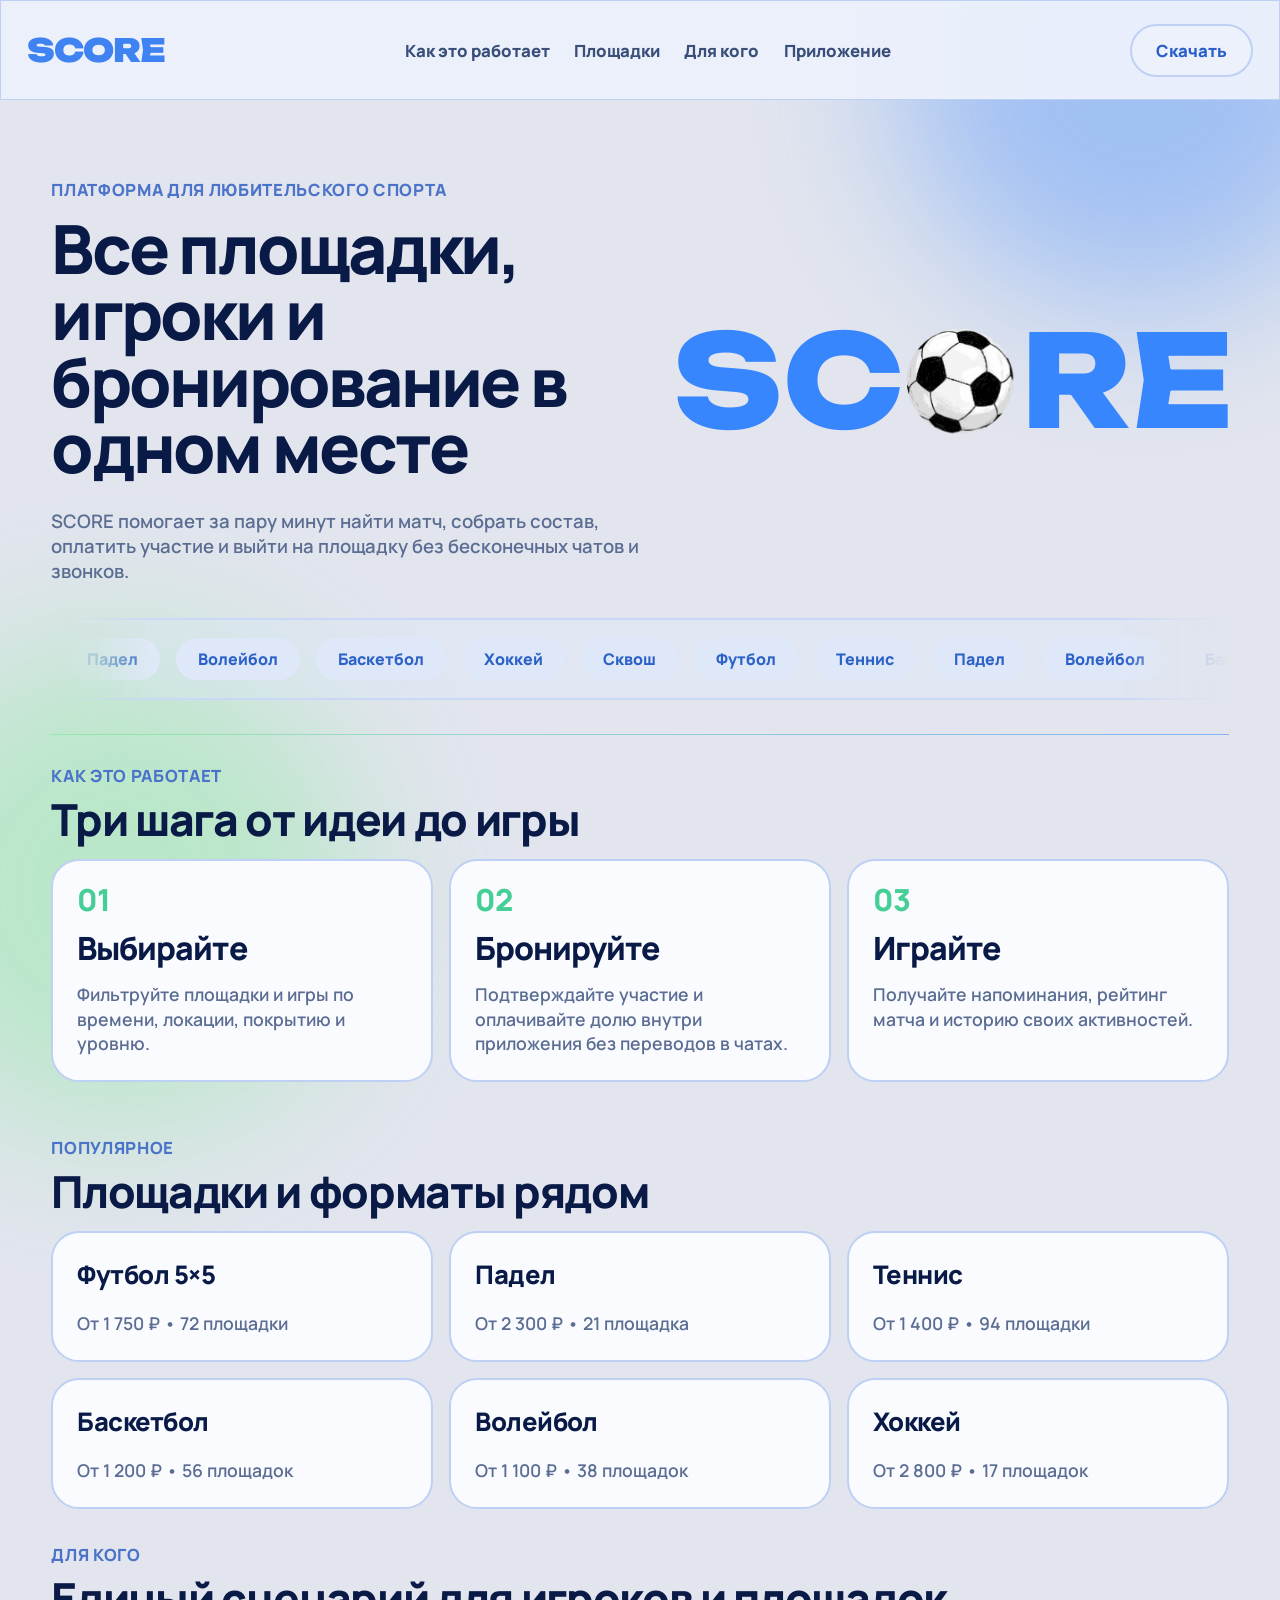
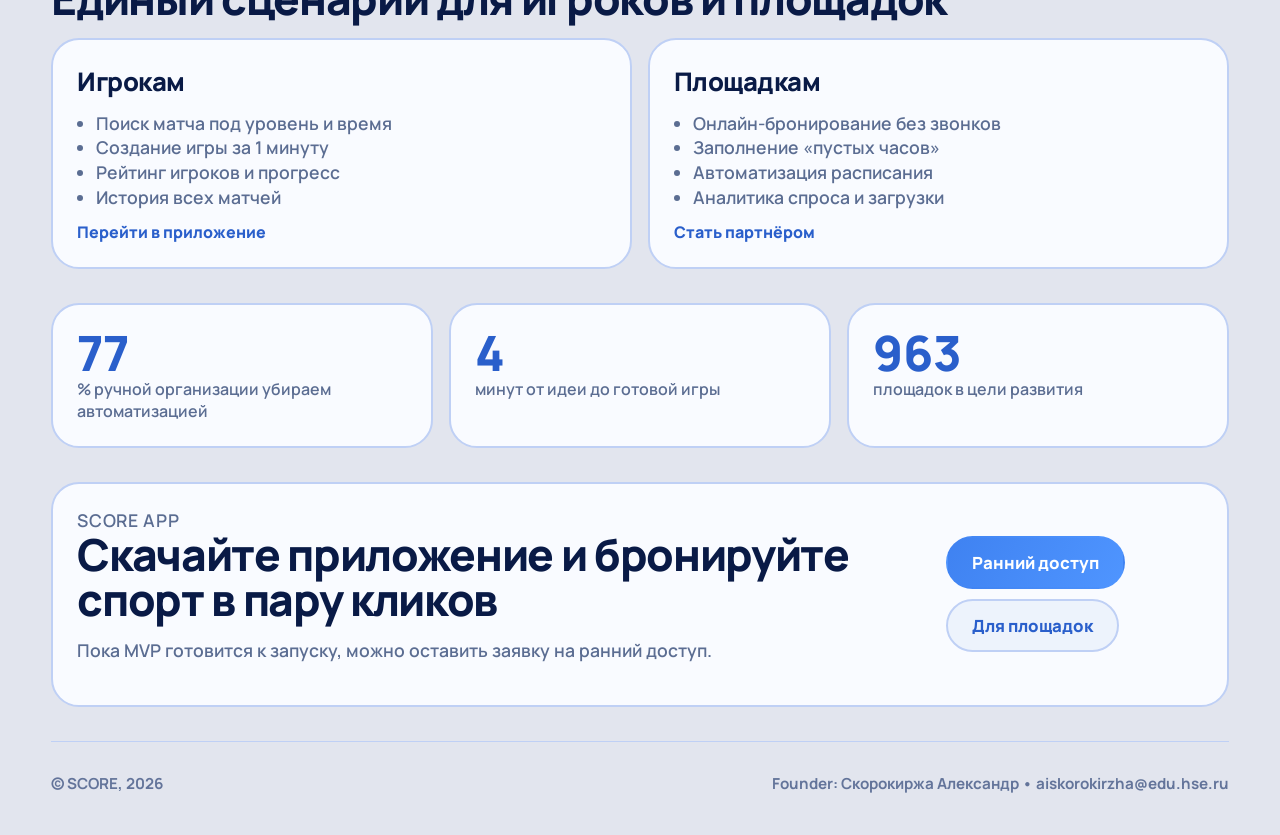
==== index.html @ 8b80d25c "Initial SCORE website setup" ====
<!doctype html>
<html lang="ru">
<head>
  <meta charset="utf-8">
  <meta name="viewport" content="width=device-width, initial-scale=1">
  <title>SCORE — бронирование спорта без звонков</title>
  <meta name="description" content="SCORE — единая платформа для поиска игроков, бронирования площадок и организации матчей.">
  <link rel="icon" type="image/svg+xml" href="./assets/favicon-s.svg">
  <link rel="shortcut icon" type="image/svg+xml" href="./assets/favicon-s.svg">
  <link rel="preconnect" href="https://fonts.googleapis.com">
  <link rel="preconnect" href="https://fonts.gstatic.com" crossorigin>
  <link href="https://fonts.googleapis.com/css2?family=Manrope:wght@400;500;600;700;800&family=Unbounded:wght@500;700&display=swap" rel="stylesheet">
  <link rel="stylesheet" href="./styles.css">
</head>
<body>
  <div class="bg-orb orb-a" aria-hidden="true"></div>
  <div class="bg-orb orb-b" aria-hidden="true"></div>

  <header class="topbar">
    <a class="logo" href="#top">SC<span>O</span>RE</a>
    <nav class="menu">
      <a href="#how">Как это работает</a>
      <a href="#places">Площадки</a>
      <a href="#for-whom">Для кого</a>
      <a href="#app">Приложение</a>
    </nav>
    <a class="btn btn-outline" href="#app">Скачать</a>
  </header>

  <main id="top">
    <section class="hero section">
      <div class="hero-copy reveal">
        <p class="tagline">Платформа для любительского спорта</p>
        <h1 class="hero-title">Все площадки,<br>игроки и<br>бронирование в<br>одном месте</h1>
        <p class="lead">SCORE помогает за пару минут найти матч, собрать состав, оплатить участие и выйти на площадку без бесконечных чатов и звонков.</p>
      </div>

      <div class="hero-visual reveal delay-1" aria-label="Логотип SCORE">
        <div class="score-logo" role="img" aria-label="SCORE">
          <span class="score-letter letter-s">S</span>
          <span class="score-letter letter-c">C</span>
          <button class="score-object" type="button" aria-label="Спортивный объект в логотипе SCORE" data-logo-object>
            <img class="score-object-img is-active" src="./assets/logo-objects/object-1.png" alt="Футбольный мяч">
            <img class="score-object-img" src="./assets/logo-objects/object-2.png" alt="">
          </button>
          <span class="score-letter letter-r">R</span>
          <span class="score-letter letter-e">E</span>
        </div>
      </div>
    </section>

    <section class="ticker section">
      <div class="ticker-track">
        <span>Падел</span><span>Волейбол</span><span>Баскетбол</span><span>Хоккей</span><span>Сквош</span><span>Футбол</span><span>Теннис</span>
        <span>Падел</span><span>Волейбол</span><span>Баскетбол</span><span>Хоккей</span><span>Сквош</span><span>Футбол</span><span>Теннис</span>
        <span>Падел</span><span>Волейбол</span><span>Баскетбол</span><span>Хоккей</span><span>Сквош</span><span>Футбол</span><span>Теннис</span>
      </div>
    </section>

    <section id="how" class="section reveal how-panel">
      <div class="section-head">
        <p class="eyebrow">Как это работает</p>
        <h2>Три шага от идеи до игры</h2>
      </div>
      <div class="steps">
        <article class="step tilt">
          <span>01</span>
          <h3>Выбирайте</h3>
          <p>Фильтруйте площадки и игры по времени, локации, покрытию и уровню.</p>
        </article>
        <article class="step tilt">
          <span>02</span>
          <h3>Бронируйте</h3>
          <p>Подтверждайте участие и оплачивайте долю внутри приложения без переводов в чатах.</p>
        </article>
        <article class="step tilt">
          <span>03</span>
          <h3>Играйте</h3>
          <p>Получайте напоминания, рейтинг матча и историю своих активностей.</p>
        </article>
      </div>
    </section>

    <section id="places" class="section reveal">
      <div class="section-head">
        <p class="eyebrow">Популярное</p>
        <h2>Площадки и форматы рядом</h2>
      </div>
      <div class="cards-grid">
        <article class="place-card tilt"><h3>Футбол 5×5</h3><p>От 1 750 ₽ • 72 площадки</p></article>
        <article class="place-card tilt"><h3>Падел</h3><p>От 2 300 ₽ • 21 площадка</p></article>
        <article class="place-card tilt"><h3>Теннис</h3><p>От 1 400 ₽ • 94 площадки</p></article>
        <article class="place-card tilt"><h3>Баскетбол</h3><p>От 1 200 ₽ • 56 площадок</p></article>
        <article class="place-card tilt"><h3>Волейбол</h3><p>От 1 100 ₽ • 38 площадок</p></article>
        <article class="place-card tilt"><h3>Хоккей</h3><p>От 2 800 ₽ • 17 площадок</p></article>
      </div>
    </section>

    <section id="for-whom" class="section reveal">
      <div class="section-head">
        <p class="eyebrow">Для кого</p>
        <h2>Единый сценарий для игроков и площадок</h2>
      </div>
      <div class="audience">
        <article class="aud-card tilt">
          <h3>Игрокам</h3>
          <ul>
            <li>Поиск матча под уровень и время</li>
            <li>Создание игры за 1 минуту</li>
            <li>Рейтинг игроков и прогресс</li>
            <li>История всех матчей</li>
          </ul>
          <a href="#app">Перейти в приложение</a>
        </article>
        <article class="aud-card tilt">
          <h3>Площадкам</h3>
          <ul>
            <li>Онлайн-бронирование без звонков</li>
            <li>Заполнение «пустых часов»</li>
            <li>Автоматизация расписания</li>
            <li>Аналитика спроса и загрузки</li>
          </ul>
          <a href="#app">Стать партнёром</a>
        </article>
      </div>
    </section>

    <section class="section reveal">
      <div class="numbers">
        <article><p class="num" data-count="80">0</p><span>% ручной организации убираем автоматизацией</span></article>
        <article><p class="num" data-count="5">0</p><span>минут от идеи до готовой игры</span></article>
        <article><p class="num" data-count="1000">0</p><span>площадок в цели развития</span></article>
      </div>
    </section>

    <section id="app" class="section app-cta reveal">
      <div>
        <p class="eyebrow">SCORE App</p>
        <h2>Скачайте приложение и бронируйте спорт в пару кликов</h2>
        <p>Пока MVP готовится к запуску, можно оставить заявку на ранний доступ.</p>
      </div>
      <div class="cta-actions">
        <a class="btn btn-solid" href="mailto:aiskorokirzha@edu.hse.ru">Ранний доступ</a>
        <a class="btn btn-outline" href="mailto:aiskorokirzha@edu.hse.ru">Для площадок</a>
      </div>
    </section>
  </main>

  <footer class="footer">
    <p>© SCORE, 2026</p>
    <p>Founder: Скорокиржа Александр • aiskorokirzha@edu.hse.ru</p>
  </footer>

  <script src="./app.js"></script>
</body>
</html>
---- styles.css ----
:root {
  --bg: #e2e5ee;
  --surface: #f4f7ff;
  --surface-strong: #edf2ff;
  --card: #f9fbff;
  --text: #091a46;
  --muted: #5b6d92;
  --line: #bfd0f5;
  --blue: #3f82f1;
  --blue-dark: #2a5fcb;
  --mint: #45cf96;
  --radius-lg: 28px;
  --radius-md: 18px;
}

@font-face {
  font-family: "TT Firs Neue";
  src: local("TT Firs Neue"), local("TT Firs Neue Bold"), local("TT Firs Neue DemiBold");
  font-style: normal;
  font-weight: 700 900;
}

* {
  box-sizing: border-box;
}

html,
body {
  margin: 0;
  padding: 0;
}

body {
  font-family: "Manrope", "Segoe UI", sans-serif;
  background: var(--bg);
  color: var(--text);
  overflow-x: hidden;
}

.bg-orb {
  position: fixed;
  z-index: -1;
  width: 38vw;
  height: 38vw;
  border-radius: 50%;
  filter: blur(75px);
  opacity: 0.42;
  pointer-events: none;
}

.orb-a {
  top: -14vw;
  right: -8vw;
  background: rgba(56, 134, 253, 0.9);
}

.orb-b {
  left: -10vw;
  bottom: -18vw;
  background: rgba(116, 235, 137, 0.85);
}

.topbar {
  position: sticky;
  top: 0;
  z-index: 30;
  height: 100px;
  padding: 0 min(2vw, 32px);
  display: grid;
  grid-template-columns: 1fr auto 1fr;
  align-items: center;
  border: 1px solid var(--line);
  background: rgba(237, 241, 251, 0.95);
  backdrop-filter: blur(8px);
}

.logo {
  justify-self: start;
  text-decoration: none;
  font-family: "TT Firs Neue", "TT Firs Neue Trial", "Unbounded", sans-serif;
  color: var(--blue);
  font-size: clamp(2rem, 2.45vw, 3.2rem);
  line-height: 1;
  font-weight: 900;
  letter-spacing: -0.03em;
}

.logo span {
  color: var(--blue);
}

.menu {
  display: flex;
  align-items: center;
  gap: clamp(18px, 1.9vw, 38px);
}

.menu a {
  text-decoration: none;
  font-weight: 800;
  font-size: clamp(1.05rem, 1.04vw, 1.35rem);
  color: #394e79;
}

.menu a:hover {
  color: var(--blue-dark);
}

.topbar .btn {
  justify-self: end;
}

main,
.footer {
  width: min(1560px, 88vw);
  margin-inline: auto;
}

.section {
  margin: 34px 0;
}

.hero {
  margin-top: 78px;
  display: grid;
  grid-template-columns: 1.1fr 0.9fr;
  gap: 26px;
  align-items: center;
}

.hero-copy {
  min-width: 0;
}

.tagline,
.eyebrow {
  margin: 0;
  color: #4a73c9;
  text-transform: uppercase;
  font-size: clamp(1.05rem, 1.15vw, 1.55rem);
  letter-spacing: 0.04em;
  font-weight: 900;
}

h1,
h2,
h3 {
  margin: 0;
}

h1 {
  margin-top: 14px;
  font-size: clamp(2.35rem, 4.9vw, 5.8rem);
  line-height: 0.98;
  letter-spacing: -0.04em;
  font-weight: 900;
  max-width: 12ch;
}

.hero-title {
  color: var(--text);
}

.hero-letter {
  display: inline-block;
  color: inherit;
  transition: color 0.42s ease;
}

.lead {
  margin: 28px 0 0;
  max-width: 50ch;
  color: var(--muted);
  font-size: clamp(1.2rem, 1.7vw, 2rem);
  line-height: 1.35;
  font-weight: 600;
}

.hero-visual {
  display: flex;
  align-items: center;
  justify-content: flex-end;
  min-width: 0;
}

.score-logo {
  --logo-color: #3886fd;
  display: inline-flex;
  align-items: center;
  gap: 0.04em;
  font-family: "TT Firs Neue", "TT Firs Neue Trial", "Unbounded", sans-serif;
  font-size: clamp(5.6rem, 10vw, 14rem);
  font-weight: 800;
  line-height: 0.9;
  letter-spacing: -0.04em;
  color: var(--logo-color);
  user-select: none;
}

.score-letter {
  display: inline-block;
  color: var(--logo-color);
  transition: color 0.28s ease;
  animation: logoSway 4.8s ease-in-out infinite;
}

.score-letter:hover {
  color: #74eb89;
}

.letter-s {
  animation-delay: 0.05s;
}

.letter-c {
  animation-delay: 0.3s;
}

.letter-r {
  animation-delay: 0.55s;
}

.letter-e {
  animation-delay: 0.8s;
}

.score-object {
  position: relative;
  font-size: 1em;
  line-height: 1;
  width: 0.83em;
  height: 0.83em;
  flex: 0 0 0.83em;
  margin: 0 0.02em;
  padding: 0;
  border: 0;
  background: transparent;
  cursor: pointer;
  animation: logoSway 5s ease-in-out infinite;
  animation-delay: 0.42s;
}

.score-object.is-instant .score-object-img {
  transition: none !important;
}

.score-object:focus-visible {
  outline: 2px solid #74eb89;
  outline-offset: 6px;
  border-radius: 50%;
}

.score-object-img {
  position: absolute;
  inset: 0;
  width: 100%;
  height: 100%;
  object-fit: contain;
  opacity: 0;
  transform: scale(0.88);
  transition: opacity 0.55s ease, transform 0.55s ease;
  will-change: opacity, transform;
}

.score-object-img.is-active {
  opacity: 1;
  transform: scale(1);
}

.score-object-img.is-enter {
  opacity: 1;
  transform: scale(1);
}

.score-object-img.is-exit {
  opacity: 0;
  transform: scale(0.88);
}

.score-object-img.is-hidden-now {
  opacity: 0 !important;
  transform: scale(0.86) !important;
  transition: none !important;
}

.ticker {
  margin-top: 28px;
  padding: 18px 0;
  border-top: 2px solid #c9d8f7;
  border-bottom: 2px solid #c9d8f7;
  background: rgba(220, 230, 250, 0.34);
  overflow: hidden;
  position: relative;
  -webkit-mask-image: linear-gradient(
    90deg,
    transparent 0%,
    rgba(0, 0, 0, 0.25) 4%,
    #000 9%,
    #000 91%,
    rgba(0, 0, 0, 0.25) 96%,
    transparent 100%
  );
  mask-image: linear-gradient(
    90deg,
    transparent 0%,
    rgba(0, 0, 0, 0.25) 4%,
    #000 9%,
    #000 91%,
    rgba(0, 0, 0, 0.25) 96%,
    transparent 100%
  );
}

.ticker-track {
  display: flex;
  gap: 16px;
  flex-wrap: nowrap;
  padding-inline: 14px;
  width: max-content;
  animation: tickerRun 28s linear infinite;
  will-change: transform;
}

.ticker-track span {
  flex: 0 0 auto;
  background: #dfe8f8;
  border-radius: 999px;
  padding: 10px 22px;
  color: #2c62c8;
  font-size: clamp(1rem, 1.2vw, 1.9rem);
  font-weight: 800;
  white-space: nowrap;
}

.how-panel {
  margin-top: 0;
  padding: 30px 0 20px;
  background: transparent;
  border: 0;
  position: relative;
}

.how-panel::before {
  content: "";
  position: absolute;
  left: 0;
  right: 0;
  top: 0;
  height: 1px;
  background: linear-gradient(90deg, rgba(116, 235, 137, 0.55), rgba(56, 134, 253, 0.55));
}

.section-head {
  display: grid;
  gap: 10px;
  margin-bottom: 18px;
}

h2 {
  font-size: clamp(2.2rem, 3.45vw, 4.3rem);
  line-height: 1;
  letter-spacing: -0.03em;
  font-weight: 900;
}

.steps,
.cards-grid,
.audience,
.numbers {
  display: grid;
  gap: 16px;
}

.steps {
  grid-template-columns: repeat(3, minmax(0, 1fr));
}

.step,
.place-card,
.aud-card,
.numbers article,
.app-cta {
  background: var(--card);
  border: 2px solid var(--line);
  border-radius: var(--radius-lg);
}

.step,
.place-card,
.aud-card,
.numbers article {
  padding: 24px;
}

.step span {
  color: var(--mint);
  font-size: clamp(1.9rem, 2.15vw, 3rem);
  line-height: 1;
  font-weight: 900;
}

.step h3 {
  margin-top: 10px;
  font-size: clamp(2rem, 2.2vw, 2.9rem);
  font-weight: 900;
  letter-spacing: -0.03em;
}

.step p,
.place-card p,
.aud-card li,
.app-cta p {
  color: var(--muted);
  line-height: 1.4;
  font-size: clamp(1.1rem, 1.2vw, 1.7rem);
  font-weight: 600;
}

.step {
  transition: transform 0.28s ease, box-shadow 0.28s ease, border-color 0.28s ease;
}

.step:hover {
  transform: translateY(-6px);
  border-color: #9fbaf1;
  box-shadow: 0 18px 34px rgba(56, 134, 253, 0.16);
}

.step p,
.place-card p {
  margin: 12px 0 0;
}

.cards-grid {
  grid-template-columns: repeat(3, minmax(0, 1fr));
}

.place-card {
  min-height: 120px;
  display: grid;
  align-content: center;
  gap: 7px;
}

.place-card h3,
.aud-card h3 {
  font-size: clamp(1.6rem, 1.8vw, 2.4rem);
  letter-spacing: -0.02em;
  font-weight: 900;
}

.audience {
  grid-template-columns: repeat(2, minmax(0, 1fr));
}

.aud-card ul {
  margin: 12px 0;
  padding-left: 1.2rem;
}

.aud-card a {
  text-decoration: none;
  color: var(--blue-dark);
  font-size: clamp(1rem, 1.1vw, 1.4rem);
  font-weight: 800;
}

.numbers {
  grid-template-columns: repeat(3, minmax(0, 1fr));
}

.num {
  margin: 0;
  color: var(--blue-dark);
  font-size: clamp(2.5rem, 3.8vw, 4.6rem);
  font-weight: 900;
  line-height: 1;
}

.numbers span {
  color: var(--muted);
  font-size: clamp(1rem, 1.1vw, 1.35rem);
  line-height: 1.3;
  font-weight: 600;
}

.app-cta {
  display: flex;
  justify-content: space-between;
  align-items: center;
  gap: 18px;
  padding: 24px;
}

.cta-actions {
  display: flex;
  gap: 10px;
  flex-wrap: wrap;
}

.btn {
  text-decoration: none;
  border-radius: 999px;
  padding: 13px 24px;
  border: 2px solid transparent;
  font-size: clamp(1.05rem, 1.03vw, 1.35rem);
  font-weight: 800;
  display: inline-flex;
  align-items: center;
  justify-content: center;
  transition: transform 0.2s ease;
}

.btn:hover {
  transform: translateY(-1px);
}

.btn-solid {
  background: linear-gradient(120deg, var(--blue), #4f95ff);
  color: #fff;
}

.btn-outline {
  border-color: var(--line);
  color: var(--blue-dark);
  background: rgba(237, 242, 252, 0.9);
}

.footer {
  border-top: 1px solid var(--line);
  margin-top: 30px;
  padding: 16px 0 26px;
  color: #63749a;
  font-weight: 700;
  font-size: 0.95rem;
  display: flex;
  justify-content: space-between;
  gap: 12px;
}

.reveal {
  opacity: 0;
  transform: translateY(24px);
  transition: opacity 0.6s ease, transform 0.6s ease;
}

.reveal.delay-1 {
  transition-delay: 0.12s;
}

.reveal.is-visible {
  opacity: 1;
  transform: translateY(0);
}

.tilt {
  transition: transform 0.2s ease;
  transform-style: preserve-3d;
}

@keyframes logoSway {
  0% {
    transform: translateY(0) rotate(0deg);
  }
  25% {
    transform: translateY(-0.02em) rotate(-1.2deg);
  }
  50% {
    transform: translateY(0) rotate(0deg);
  }
  75% {
    transform: translateY(0.02em) rotate(1.1deg);
  }
  100% {
    transform: translateY(0) rotate(0deg);
  }
}

@keyframes tickerRun {
  from {
    transform: translateX(0);
  }
  to {
    transform: translateX(-33.3333%);
  }
}

@media (max-width: 1380px) {
  main,
  .footer {
    width: min(1320px, 92vw);
  }

  .topbar {
    grid-template-columns: auto 1fr auto;
    gap: 16px;
  }

  .menu {
    justify-content: center;
  }

  h1 {
    font-size: clamp(2.8rem, 5.3vw, 5.6rem);
  }

  .lead {
    font-size: clamp(1rem, 1.45vw, 1.35rem);
  }
}

@media (max-width: 1024px) {
  .topbar {
    height: auto;
    padding: 14px 16px;
    grid-template-columns: auto auto;
    grid-template-areas:
      "logo btn"
      "menu menu";
  }

  .logo {
    grid-area: logo;
  }

  .menu {
    grid-area: menu;
    margin-top: 6px;
    justify-content: flex-start;
    overflow-x: auto;
    padding-bottom: 4px;
  }

  .topbar .btn {
    grid-area: btn;
  }

  .hero {
    margin-top: 40px;
    grid-template-columns: 1fr;
    gap: 18px;
  }

  .hero-visual {
    justify-content: flex-start;
  }

  .score-logo {
    font-size: clamp(4.6rem, 18vw, 8.2rem);
  }

  h1 {
    max-width: 12ch;
    font-size: clamp(1.95rem, 7.2vw, 3.35rem);
  }

  .steps,
  .cards-grid,
  .numbers {
    grid-template-columns: repeat(2, minmax(0, 1fr));
  }
}

@media (max-width: 760px) {
  .section {
    margin: 22px 0;
  }

  main,
  .footer {
    width: 100%;
    padding-inline: 16px;
  }

  .hero-copy {
    overflow: visible;
  }

  h1 {
    max-width: 12ch;
    font-size: clamp(1.82rem, 9.8vw, 2.75rem);
    line-height: 1.01;
  }

  .lead {
    margin-top: 18px;
    font-size: 1.08rem;
    line-height: 1.4;
  }

  .ticker {
    margin-inline: -16px;
    padding-inline: 0;
    border-inline: 0;
  }

  .ticker {
    -webkit-mask-image: linear-gradient(
      90deg,
      transparent 0%,
      rgba(0, 0, 0, 0.25) 3%,
      #000 8%,
      #000 92%,
      rgba(0, 0, 0, 0.25) 97%,
      transparent 100%
    );
    mask-image: linear-gradient(
      90deg,
      transparent 0%,
      rgba(0, 0, 0, 0.25) 3%,
      #000 8%,
      #000 92%,
      rgba(0, 0, 0, 0.25) 97%,
      transparent 100%
    );
  }

  .score-logo {
    font-size: clamp(3.5rem, 20vw, 5.4rem);
  }

  .steps,
  .cards-grid,
  .audience,
  .numbers {
    grid-template-columns: 1fr;
  }

  .how-panel {
    padding: 20px 0 18px;
  }

  .app-cta,
  .footer {
    flex-direction: column;
    align-items: flex-start;
  }

  .ticker-track {
    animation-duration: 22s;
  }
}
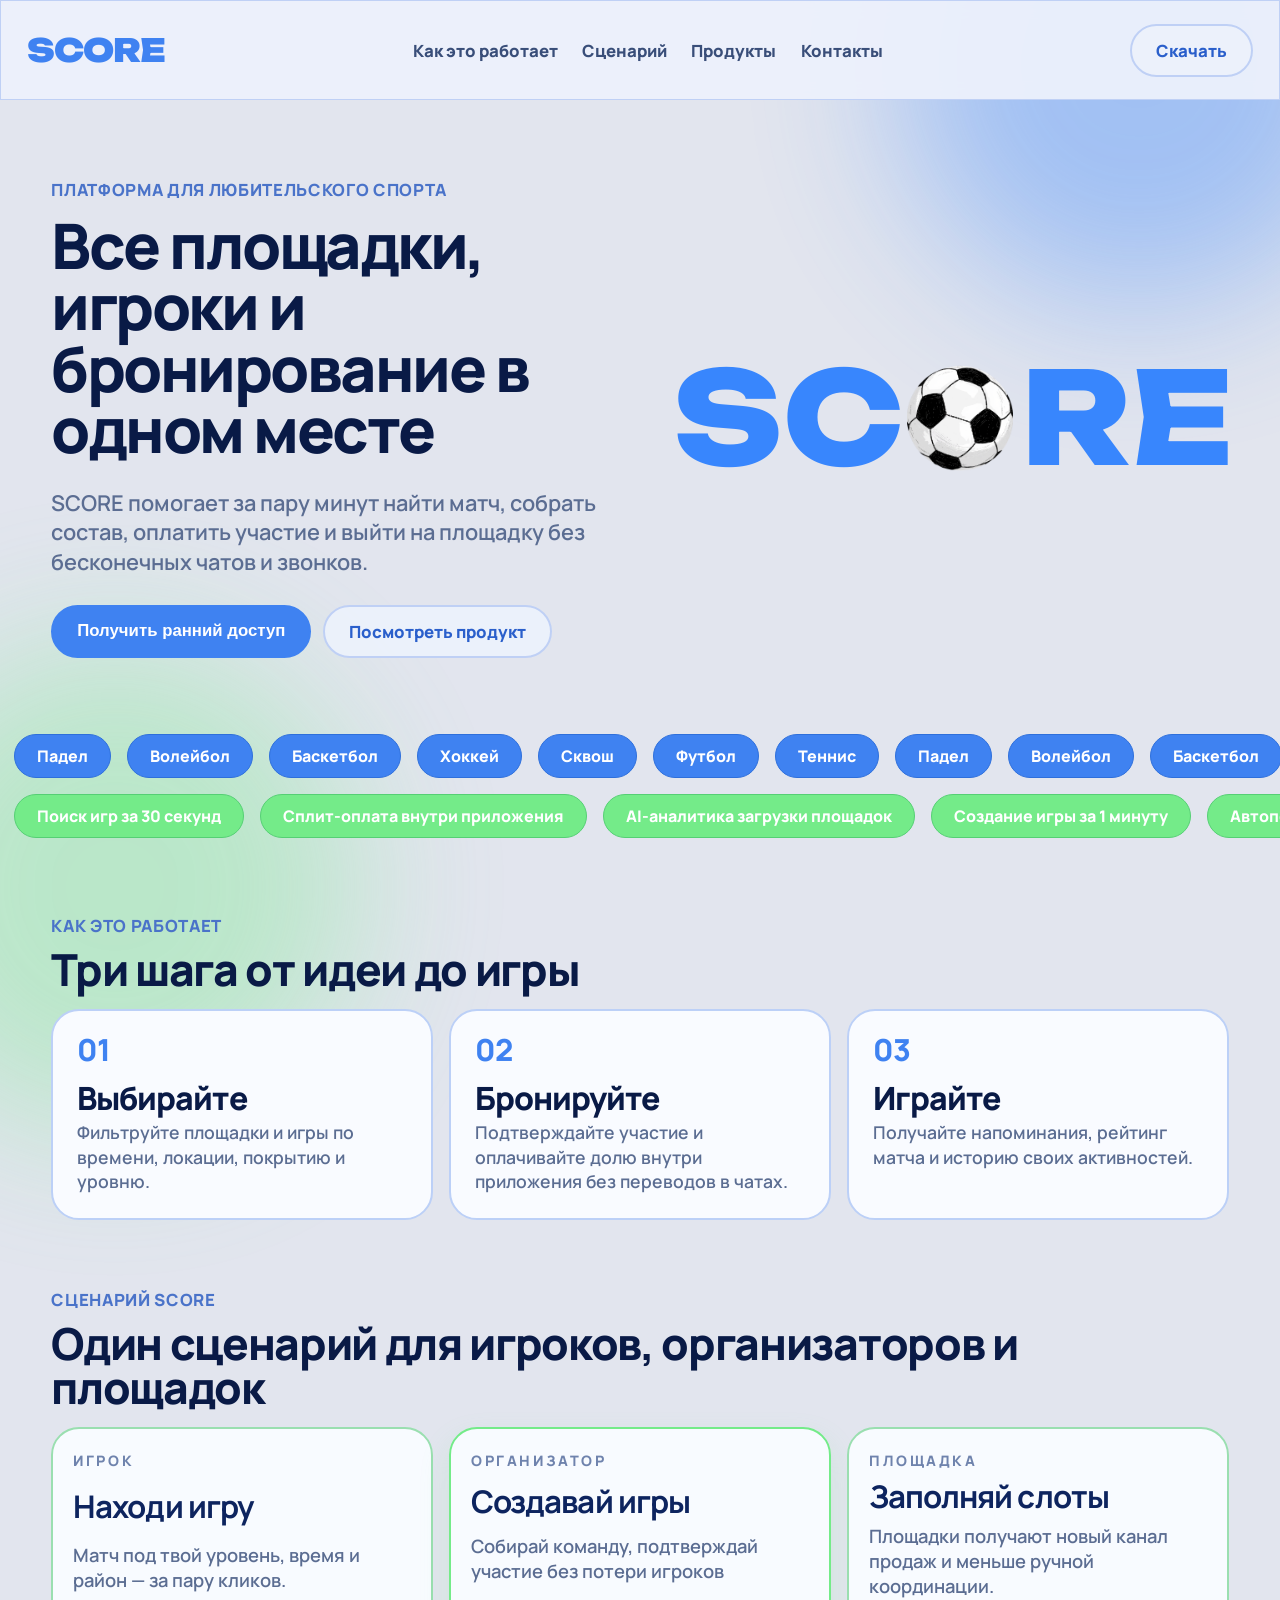
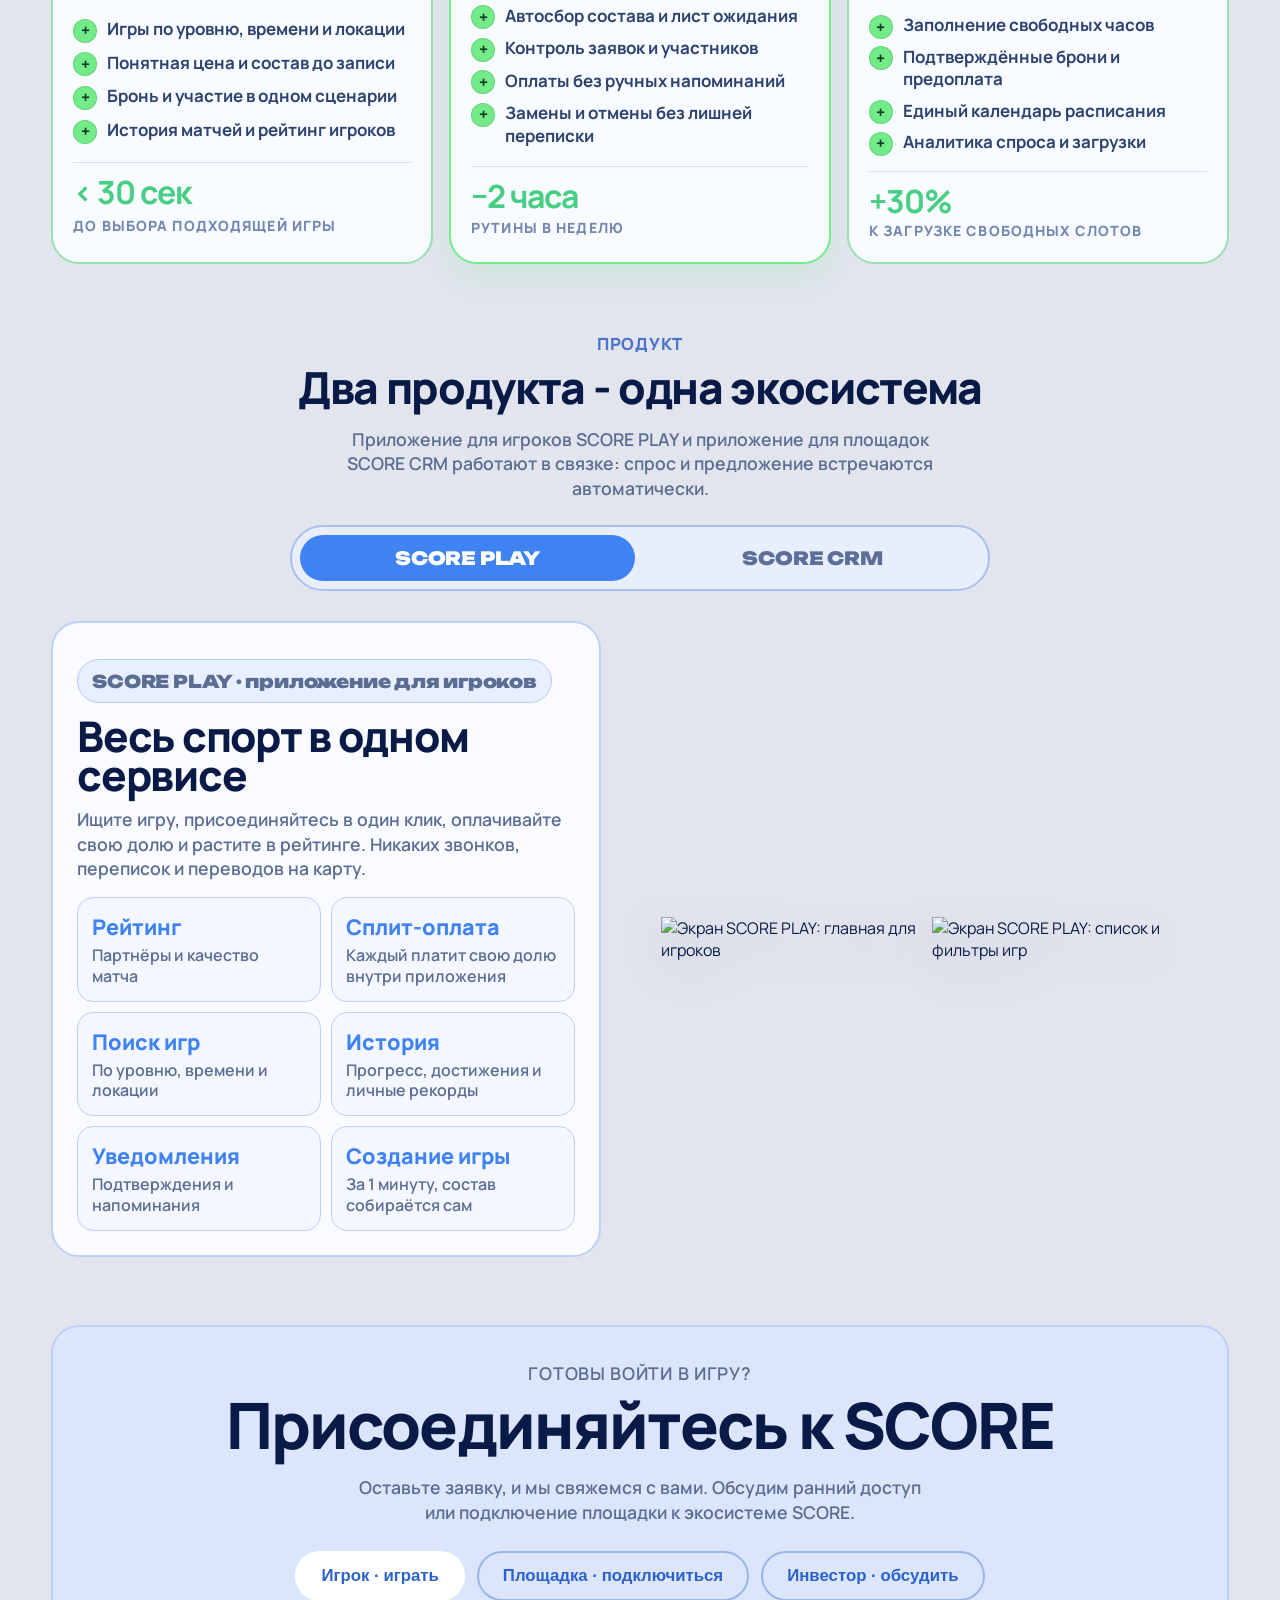
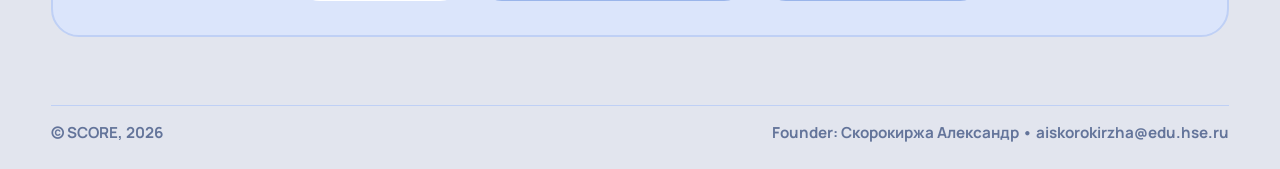
==== commit c115aba6: "Add files via upload" ====
--- a/index.html
+++ b/index.html
@@ -5,12 +5,12 @@
   <meta name="viewport" content="width=device-width, initial-scale=1">
   <title>SCORE — бронирование спорта без звонков</title>
   <meta name="description" content="SCORE — единая платформа для поиска игроков, бронирования площадок и организации матчей.">
-  <link rel="icon" type="image/svg+xml" href="./assets/favicon-s.svg">
-  <link rel="shortcut icon" type="image/svg+xml" href="./assets/favicon-s.svg">
+  <link rel="icon" type="image/svg+xml" href="./assets/favicon-s.svg?v=20260513-13">
+  <link rel="shortcut icon" type="image/svg+xml" href="./assets/favicon-s.svg?v=20260513-13">
   <link rel="preconnect" href="https://fonts.googleapis.com">
   <link rel="preconnect" href="https://fonts.gstatic.com" crossorigin>
   <link href="https://fonts.googleapis.com/css2?family=Manrope:wght@400;500;600;700;800&family=Unbounded:wght@500;700&display=swap" rel="stylesheet">
-  <link rel="stylesheet" href="./styles.css">
+  <link rel="stylesheet" href="./styles.css?v=20260513-13">
 </head>
 <body>
   <div class="bg-orb orb-a" aria-hidden="true"></div>
@@ -20,19 +20,25 @@
     <a class="logo" href="#top">SC<span>O</span>RE</a>
     <nav class="menu">
       <a href="#how">Как это работает</a>
-      <a href="#places">Площадки</a>
-      <a href="#for-whom">Для кого</a>
-      <a href="#app">Приложение</a>
+      <a href="#flow">Сценарий</a>
+      <a href="#products">Продукты</a>
+      <a href="#join">Контакты</a>
     </nav>
-    <a class="btn btn-outline" href="#app">Скачать</a>
+    <a class="btn btn-outline" href="#join">Скачать</a>
   </header>
 
   <main id="top">
     <section class="hero section">
       <div class="hero-copy reveal">
         <p class="tagline">Платформа для любительского спорта</p>
-        <h1 class="hero-title">Все площадки,<br>игроки и<br>бронирование в<br>одном месте</h1>
+        <h1 class="hero-title">
+          <span class="hero-title-main">Все площадки,<br>игроки и<br>бронирование в<br>одном месте</span>
+        </h1>
         <p class="lead">SCORE помогает за пару минут найти матч, собрать состав, оплатить участие и выйти на площадку без бесконечных чатов и звонков.</p>
+        <div class="hero-actions" aria-label="Основные действия">
+          <button class="btn btn-solid" type="button" data-open-form="Игрок">Получить ранний доступ</button>
+          <a class="btn btn-outline" href="#products">Посмотреть продукт</a>
+        </div>
       </div>
 
       <div class="hero-visual reveal delay-1" aria-label="Логотип SCORE">
@@ -49,11 +55,20 @@
       </div>
     </section>
 
-    <section class="ticker section">
-      <div class="ticker-track">
-        <span>Падел</span><span>Волейбол</span><span>Баскетбол</span><span>Хоккей</span><span>Сквош</span><span>Футбол</span><span>Теннис</span>
-        <span>Падел</span><span>Волейбол</span><span>Баскетбол</span><span>Хоккей</span><span>Сквош</span><span>Футбол</span><span>Теннис</span>
-        <span>Падел</span><span>Волейбол</span><span>Баскетбол</span><span>Хоккей</span><span>Сквош</span><span>Футбол</span><span>Теннис</span>
+    <section class="ticker-stack section" aria-label="Бегущие строки SCORE">
+      <div class="ticker ticker--blue" aria-label="Виды спорта">
+        <div class="ticker-track">
+          <span>Падел</span><span>Волейбол</span><span>Баскетбол</span><span>Хоккей</span><span>Сквош</span><span>Футбол</span><span>Теннис</span>
+          <span>Падел</span><span>Волейбол</span><span>Баскетбол</span><span>Хоккей</span><span>Сквош</span><span>Футбол</span><span>Теннис</span>
+          <span>Падел</span><span>Волейбол</span><span>Баскетбол</span><span>Хоккей</span><span>Сквош</span><span>Футбол</span><span>Теннис</span>
+        </div>
+      </div>
+
+      <div class="ticker ticker--green" aria-label="Функции платформы SCORE">
+        <div class="ticker-track">
+          <span>Поиск игр за 30 секунд</span><span>Сплит-оплата внутри приложения</span><span>AI-аналитика загрузки площадок</span><span>Создание игры за 1 минуту</span><span>Автоподбор игроков по уровню</span><span>Поиск площадок рядом</span><span>Управление командой</span><span>Уведомления и подтверждения участия</span><span>Рейтинг игроков и матчей</span><span>AI-рекомендации для площадок</span><span>Заполнение “пустых часов”</span><span>Единый профиль игрока</span><span>История игр и статистика</span><span>Быстрый поиск партнёров по спорту</span><span>Автоматизация расписания площадок</span><span>Онлайн-организация матчей</span><span>Избранные площадки и игры</span><span>Система заявок и подтверждений</span><span>Поиск игр по времени и локации</span><span>Цифровая экосистема для спорта</span><span>Аналитика спроса и загрузки</span><span>Управление спортивным комьюнити</span><span>Умный подбор спортивных сценариев</span><span>Multi-sport платформа</span><span>Все спортивные сценарии в одном сервисе</span>
+          <span>Поиск игр за 30 секунд</span><span>Сплит-оплата внутри приложения</span><span>AI-аналитика загрузки площадок</span><span>Создание игры за 1 минуту</span><span>Автоподбор игроков по уровню</span><span>Поиск площадок рядом</span><span>Управление командой</span><span>Уведомления и подтверждения участия</span><span>Рейтинг игроков и матчей</span><span>AI-рекомендации для площадок</span><span>Заполнение “пустых часов”</span><span>Единый профиль игрока</span><span>История игр и статистика</span><span>Быстрый поиск партнёров по спорту</span><span>Автоматизация расписания площадок</span><span>Онлайн-организация матчей</span><span>Избранные площадки и игры</span><span>Система заявок и подтверждений</span><span>Поиск игр по времени и локации</span><span>Цифровая экосистема для спорта</span><span>Аналитика спроса и загрузки</span><span>Управление спортивным комьюнити</span><span>Умный подбор спортивных сценариев</span><span>Multi-sport платформа</span><span>Все спортивные сценарии в одном сервисе</span>
+        </div>
       </div>
     </section>
 
@@ -81,76 +96,183 @@
       </div>
     </section>
 
-    <section id="places" class="section reveal">
+    <section id="flow" class="section reveal flow-panel">
       <div class="section-head">
-        <p class="eyebrow">Популярное</p>
-        <h2>Площадки и форматы рядом</h2>
-      </div>
-      <div class="cards-grid">
-        <article class="place-card tilt"><h3>Футбол 5×5</h3><p>От 1 750 ₽ • 72 площадки</p></article>
-        <article class="place-card tilt"><h3>Падел</h3><p>От 2 300 ₽ • 21 площадка</p></article>
-        <article class="place-card tilt"><h3>Теннис</h3><p>От 1 400 ₽ • 94 площадки</p></article>
-        <article class="place-card tilt"><h3>Баскетбол</h3><p>От 1 200 ₽ • 56 площадок</p></article>
-        <article class="place-card tilt"><h3>Волейбол</h3><p>От 1 100 ₽ • 38 площадок</p></article>
-        <article class="place-card tilt"><h3>Хоккей</h3><p>От 2 800 ₽ • 17 площадок</p></article>
-      </div>
-    </section>
-
-    <section id="for-whom" class="section reveal">
-      <div class="section-head">
-        <p class="eyebrow">Для кого</p>
-        <h2>Единый сценарий для игроков и площадок</h2>
-      </div>
-      <div class="audience">
-        <article class="aud-card tilt">
-          <h3>Игрокам</h3>
-          <ul>
-            <li>Поиск матча под уровень и время</li>
-            <li>Создание игры за 1 минуту</li>
-            <li>Рейтинг игроков и прогресс</li>
-            <li>История всех матчей</li>
+        <p class="eyebrow">Сценарий SCORE</p>
+        <h2>Один сценарий для игроков, организаторов и площадок</h2>
+      </div>
+      <div class="scenario-grid">
+        <article class="scenario-card tilt">
+          <p class="scenario-topline">Игрок</p>
+          <h3>Находи игру</h3>
+          <p class="scenario-lead">Матч под твой уровень, время и район — за пару кликов.</p>
+          <ul class="scenario-points">
+            <li>Игры по уровню, времени и локации</li>
+            <li>Понятная цена и состав до записи</li>
+            <li>Бронь и участие в одном сценарии</li>
+            <li>История матчей и рейтинг игроков</li>
           </ul>
-          <a href="#app">Перейти в приложение</a>
-        </article>
-        <article class="aud-card tilt">
-          <h3>Площадкам</h3>
-          <ul>
-            <li>Онлайн-бронирование без звонков</li>
-            <li>Заполнение «пустых часов»</li>
-            <li>Автоматизация расписания</li>
+          <div class="scenario-bottom">
+            <strong>&lt; 30 сек</strong>
+            <span>до выбора подходящей игры</span>
+          </div>
+        </article>
+
+        <article class="scenario-card scenario-card-featured tilt">
+          <p class="scenario-topline">Организатор</p>
+          <h3>Создавай игры</h3>
+          <p class="scenario-lead">Собирай команду, подтверждай участие без потери игроков</p>
+          <ul class="scenario-points">
+            <li>Автосбор состава и лист ожидания</li>
+            <li>Контроль заявок и участников</li>
+            <li>Оплаты без ручных напоминаний</li>
+            <li>Замены и отмены без лишней переписки</li>
+          </ul>
+          <div class="scenario-bottom">
+            <strong>−2 часа</strong>
+            <span>рутины в неделю</span>
+          </div>
+        </article>
+
+        <article class="scenario-card tilt">
+          <p class="scenario-topline">Площадка</p>
+          <h3>Заполняй слоты</h3>
+          <p class="scenario-lead">Площадки получают новый канал продаж и меньше ручной координации.</p>
+          <ul class="scenario-points">
+            <li>Заполнение свободных часов</li>
+            <li>Подтверждённые брони и предоплата</li>
+            <li>Единый календарь расписания</li>
             <li>Аналитика спроса и загрузки</li>
           </ul>
-          <a href="#app">Стать партнёром</a>
-        </article>
-      </div>
-    </section>
-
-    <section class="section reveal">
-      <div class="numbers">
-        <article><p class="num" data-count="80">0</p><span>% ручной организации убираем автоматизацией</span></article>
-        <article><p class="num" data-count="5">0</p><span>минут от идеи до готовой игры</span></article>
-        <article><p class="num" data-count="1000">0</p><span>площадок в цели развития</span></article>
-      </div>
-    </section>
-
-    <section id="app" class="section app-cta reveal">
-      <div>
-        <p class="eyebrow">SCORE App</p>
-        <h2>Скачайте приложение и бронируйте спорт в пару кликов</h2>
-        <p>Пока MVP готовится к запуску, можно оставить заявку на ранний доступ.</p>
-      </div>
-      <div class="cta-actions">
-        <a class="btn btn-solid" href="mailto:aiskorokirzha@edu.hse.ru">Ранний доступ</a>
-        <a class="btn btn-outline" href="mailto:aiskorokirzha@edu.hse.ru">Для площадок</a>
+          <div class="scenario-bottom">
+            <strong>+30%</strong>
+            <span>к загрузке свободных слотов</span>
+          </div>
+        </article>
+      </div>
+    </section>
+
+    <section id="products" class="section reveal products-section">
+      <div class="section-head products-head">
+        <p class="eyebrow">Продукт</p>
+        <h2>Два продукта - одна экосистема</h2>
+        <p class="products-lead">Приложение для игроков SCORE PLAY и приложение для площадок<br>SCORE CRM работают в связке: спрос и предложение встречаются автоматически.</p>
+      </div>
+
+      <div class="product-switch" role="tablist" aria-label="Выбор продукта">
+        <button class="product-tab is-active" type="button" role="tab" aria-selected="true" data-product-tab="play">SCORE PLAY</button>
+        <button class="product-tab" type="button" role="tab" aria-selected="false" data-product-tab="crm">SCORE CRM</button>
+      </div>
+
+      <div class="product-stage">
+      <div class="product-view is-active" data-product-view="play">
+        <article class="product-copy">
+          <p class="product-chip">SCORE PLAY · приложение для игроков</p>
+          <h3>Весь спорт в одном сервисе</h3>
+          <p>Ищите игру, присоединяйтесь в один клик, оплачивайте свою долю и растите в рейтинге. Никаких звонков, переписок и переводов на карту.</p>
+          <div class="product-features">
+            <div><strong>Рейтинг</strong><span>Партнёры и качество матча</span></div>
+            <div><strong>Сплит-оплата</strong><span>Каждый платит свою долю внутри приложения</span></div>
+            <div><strong>Поиск игр</strong><span>По уровню, времени и локации</span></div>
+            <div><strong>История</strong><span>Прогресс, достижения и личные рекорды</span></div>
+            <div><strong>Уведомления</strong><span>Подтверждения и напоминания</span></div>
+            <div><strong>Создание игры</strong><span>За 1 минуту, состав собираётся сам</span></div>
+          </div>
+        </article>
+
+        <div class="device-wrap play-mockup play-mockup-separate">
+          <figure class="play-screen tilt">
+            <img src="./assets/score-play-screen-1.svg?v=20260513-12" alt="Экран SCORE PLAY: главная для игроков">
+          </figure>
+          <figure class="play-screen tilt">
+            <img src="./assets/score-play-screen-2.svg?v=20260513-12" alt="Экран SCORE PLAY: список и фильтры игр">
+          </figure>
+        </div>
+      </div>
+
+      <div class="product-view" data-product-view="crm">
+        <article class="product-copy">
+          <p class="product-chip">SCORE CRM · для площадок</p>
+          <h3>Инструмент роста загрузки и выручки</h3>
+          <p>Перестаньте принимать брони по телефону. SCORE CRM управляет расписанием, привлекает игроков и подсказывает цены, которые максимизируют выручку.</p>
+          <div class="product-features">
+            <div><strong>Онлайн-бронирование</strong><span>Без менеджеров и звонков</span></div>
+            <div><strong>AI-цены</strong><span>Динамические тарифы под спрос</span></div>
+            <div><strong>Заполнение пустых часов</strong><span>Авто-скидки и push-кампании</span></div>
+            <div><strong>Новые клиенты</strong><span>Витрина внутри приложения SCORE</span></div>
+          </div>
+        </article>
+
+        <div class="device-wrap crm-mockup">
+          <figure class="crm-screen tilt">
+            <img src="./assets/score-crm-screen.svg?v=20260513-14" alt="Интерфейс SCORE CRM для площадок">
+          </figure>
+        </div>
+      </div>
+      </div>
+
+    </section>
+
+    <section id="join" class="section join-cta reveal">
+      <p class="eyebrow">Готовы войти в игру?</p>
+      <h2>Присоединяйтесь к SCORE</h2>
+      <p class="join-text">Оставьте заявку, и мы свяжемся с вами. Обсудим ранний доступ или подключение площадки к экосистеме SCORE.</p>
+      <div class="join-actions">
+        <button class="btn btn-light" type="button" data-open-form="Игрок">Игрок · играть</button>
+        <button class="btn btn-ghost" type="button" data-open-form="Площадка">Площадка · подключиться</button>
+        <button class="btn btn-ghost" type="button" data-open-form="Инвестор">Инвестор · обсудить</button>
       </div>
     </section>
   </main>
+
+  <div class="modal" data-form-modal hidden>
+    <div class="modal-backdrop" data-close-form></div>
+    <div class="modal-dialog" role="dialog" aria-modal="true" aria-labelledby="join-title">
+      <button class="modal-close" type="button" data-close-form aria-label="Закрыть форму">×</button>
+      <p class="modal-eyebrow">Связаться</p>
+      <h3 id="join-title">Расскажите о себе</h3>
+      <p class="modal-lead">Оставьте заявку, и мы свяжемся с вами в течение дня.</p>
+
+      <form class="join-form" data-join-form>
+        <input type="hidden" name="role" data-role-input value="Игрок">
+
+        <div class="form-fields" data-form-fields>
+          <fieldset class="role-picker">
+            <legend>Кто вы?</legend>
+            <div class="role-options">
+              <button type="button" class="role-option is-active" data-role-option="Игрок">Игрок</button>
+              <button type="button" class="role-option" data-role-option="Площадка">Площадка</button>
+              <button type="button" class="role-option" data-role-option="Инвестор">Инвестор</button>
+              <button type="button" class="role-option" data-role-option="Другое">Другое</button>
+            </div>
+          </fieldset>
+
+          <label>
+            Ваше имя
+            <input name="name" type="text" required placeholder="Как к вам обращаться?">
+          </label>
+          <label>
+            Контакт
+            <input name="contact" type="text" required placeholder="Телефон, Telegram или email">
+          </label>
+          <label>
+            Сообщение
+            <textarea name="message" rows="4" placeholder="Коротко расскажите, чем можем помочь"></textarea>
+          </label>
+          <button class="btn btn-solid" type="submit">Отправить форму</button>
+          <p class="form-status" data-form-status aria-live="polite"></p>
+        </div>
+
+        <p class="form-success" data-form-success hidden>Форма отправлена</p>
+      </form>
+    </div>
+  </div>
 
   <footer class="footer">
     <p>© SCORE, 2026</p>
     <p>Founder: Скорокиржа Александр • aiskorokirzha@edu.hse.ru</p>
   </footer>
 
-  <script src="./app.js"></script>
+  <script src="./app.js?v=20260513-13"></script>
 </body>
 </html>
--- a/styles.css
+++ b/styles.css
@@ -1,7 +1,5 @@
 :root {
   --bg: #e2e5ee;
-  --surface: #f4f7ff;
-  --surface-strong: #edf2ff;
   --card: #f9fbff;
   --text: #091a46;
   --muted: #5b6d92;
@@ -10,7 +8,6 @@
   --blue-dark: #2a5fcb;
   --mint: #45cf96;
   --radius-lg: 28px;
-  --radius-md: 18px;
 }
 
 @font-face {
@@ -117,7 +114,19 @@
 }
 
 .section {
-  margin: 34px 0;
+  margin: 68px 0;
+}
+
+#products {
+  scroll-margin-top: 132px;
+}
+
+#how {
+  scroll-margin-top: 132px;
+}
+
+#flow {
+  scroll-margin-top: 132px;
 }
 
 .hero {
@@ -128,12 +137,9 @@
   align-items: center;
 }
 
-.hero-copy {
-  min-width: 0;
-}
-
 .tagline,
-.eyebrow {
+.eyebrow,
+.modal-eyebrow {
   margin: 0;
   color: #4a73c9;
   text-transform: uppercase;
@@ -144,27 +150,43 @@
 
 h1,
 h2,
-h3 {
+h3,
+h4,
+p {
   margin: 0;
 }
 
 h1 {
   margin-top: 14px;
-  font-size: clamp(2.35rem, 4.9vw, 5.8rem);
+  font-size: clamp(2.3rem, 4.9vw, 5.8rem);
   line-height: 0.98;
   letter-spacing: -0.04em;
   font-weight: 900;
   max-width: 12ch;
 }
 
-.hero-title {
+.hero-title-main {
   color: var(--text);
 }
 
 .hero-letter {
   display: inline-block;
   color: inherit;
-  transition: color 0.42s ease;
+  transition: color 0.14s ease, text-shadow 0.2s ease;
+}
+
+.hero-line {
+  display: inline-block;
+  white-space: nowrap;
+}
+
+.hero-letter.is-lit {
+  text-shadow: none;
+}
+
+.hero-letter.is-resetting {
+  transition: none !important;
+  text-shadow: none !important;
 }
 
 .lead {
@@ -176,11 +198,17 @@
   font-weight: 600;
 }
 
+.hero-actions {
+  margin-top: 28px;
+  display: flex;
+  gap: 12px;
+  flex-wrap: wrap;
+}
+
 .hero-visual {
   display: flex;
   align-items: center;
   justify-content: flex-end;
-  min-width: 0;
 }
 
 .score-logo {
@@ -208,21 +236,10 @@
   color: #74eb89;
 }
 
-.letter-s {
-  animation-delay: 0.05s;
-}
-
-.letter-c {
-  animation-delay: 0.3s;
-}
-
-.letter-r {
-  animation-delay: 0.55s;
-}
-
-.letter-e {
-  animation-delay: 0.8s;
-}
+.letter-s { animation-delay: 0.05s; }
+.letter-c { animation-delay: 0.3s; }
+.letter-r { animation-delay: 0.55s; }
+.letter-e { animation-delay: 0.8s; }
 
 .score-object {
   position: relative;
@@ -238,16 +255,11 @@
   cursor: pointer;
   animation: logoSway 5s ease-in-out infinite;
   animation-delay: 0.42s;
+  overflow: hidden;
 }
 
 .score-object.is-instant .score-object-img {
   transition: none !important;
-}
-
-.score-object:focus-visible {
-  outline: 2px solid #74eb89;
-  outline-offset: 6px;
-  border-radius: 50%;
 }
 
 .score-object-img {
@@ -259,22 +271,12 @@
   opacity: 0;
   transform: scale(0.88);
   transition: opacity 0.55s ease, transform 0.55s ease;
-  will-change: opacity, transform;
-}
-
-.score-object-img.is-active {
-  opacity: 1;
-  transform: scale(1);
-}
-
+}
+
+.score-object-img.is-active,
 .score-object-img.is-enter {
   opacity: 1;
   transform: scale(1);
-}
-
-.score-object-img.is-exit {
-  opacity: 0;
-  transform: scale(0.88);
 }
 
 .score-object-img.is-hidden-now {
@@ -283,71 +285,84 @@
   transition: none !important;
 }
 
+.ticker-stack {
+  display: grid;
+  gap: 0;
+}
+
+.ticker-stack .ticker {
+  padding: 8px 0;
+}
+
 .ticker {
-  margin-top: 28px;
+  --ticker-pill-bg: #3f82f1;
+  --ticker-pill-border: #2e6fdb;
+  --ticker-pill-text: #ffffff;
+  --ticker-pill-hover-bg: #e82644;
+  --ticker-pill-hover-border: #bf1c36;
+  --ticker-pill-hover-text: #111111;
+  --ticker-duration: 28s;
+  width: 100vw;
+  margin-left: calc(50% - 50vw);
   padding: 18px 0;
-  border-top: 2px solid #c9d8f7;
-  border-bottom: 2px solid #c9d8f7;
-  background: rgba(220, 230, 250, 0.34);
+  background: transparent;
+  border: 0;
+  outline: 0;
   overflow: hidden;
   position: relative;
-  -webkit-mask-image: linear-gradient(
-    90deg,
-    transparent 0%,
-    rgba(0, 0, 0, 0.25) 4%,
-    #000 9%,
-    #000 91%,
-    rgba(0, 0, 0, 0.25) 96%,
-    transparent 100%
-  );
-  mask-image: linear-gradient(
-    90deg,
-    transparent 0%,
-    rgba(0, 0, 0, 0.25) 4%,
-    #000 9%,
-    #000 91%,
-    rgba(0, 0, 0, 0.25) 96%,
-    transparent 100%
-  );
-}
+}
+
+.ticker::before,
+.ticker::after {
+  content: "";
+  position: absolute;
+  top: 0;
+  bottom: 0;
+  width: 84px;
+  z-index: 2;
+  pointer-events: none;
+  background: transparent;
+  filter: none;
+}
+
+.ticker::before { left: -38px; }
+.ticker::after { right: -38px; }
 
 .ticker-track {
   display: flex;
   gap: 16px;
-  flex-wrap: nowrap;
+  width: max-content;
   padding-inline: 14px;
-  width: max-content;
-  animation: tickerRun 28s linear infinite;
-  will-change: transform;
+  animation: tickerRun var(--ticker-duration) linear infinite;
 }
 
 .ticker-track span {
   flex: 0 0 auto;
-  background: #dfe8f8;
+  background: var(--ticker-pill-bg);
   border-radius: 999px;
+  border: 1px solid var(--ticker-pill-border);
   padding: 10px 22px;
-  color: #2c62c8;
+  color: var(--ticker-pill-text);
   font-size: clamp(1rem, 1.2vw, 1.9rem);
   font-weight: 800;
   white-space: nowrap;
-}
-
-.how-panel {
-  margin-top: 0;
-  padding: 30px 0 20px;
-  background: transparent;
-  border: 0;
-  position: relative;
-}
-
-.how-panel::before {
-  content: "";
-  position: absolute;
-  left: 0;
-  right: 0;
-  top: 0;
-  height: 1px;
-  background: linear-gradient(90deg, rgba(116, 235, 137, 0.55), rgba(56, 134, 253, 0.55));
+  transition: background-color 0.2s ease, border-color 0.2s ease, color 0.2s ease;
+}
+
+.ticker-track span:hover {
+  background: var(--ticker-pill-hover-bg);
+  border-color: var(--ticker-pill-hover-border);
+  color: var(--ticker-pill-hover-text);
+}
+
+.ticker--green {
+  --ticker-pill-bg: #74eb89;
+  --ticker-pill-border: #55cf74;
+  --ticker-pill-text: #ffffff;
+  --ticker-pill-hover-bg: #fcc005;
+  --ticker-pill-hover-border: #e0a800;
+  --ticker-pill-hover-text: #273200;
+  --ticker-duration: 62s;
 }
 
 .section-head {
@@ -364,31 +379,29 @@
 }
 
 .steps,
-.cards-grid,
-.audience,
-.numbers {
-  display: grid;
+.flow-grid,
+.ecosystem-grid {
+  display: grid;
+  grid-template-columns: repeat(3, minmax(0, 1fr));
   gap: 16px;
 }
 
-.steps {
-  grid-template-columns: repeat(3, minmax(0, 1fr));
-}
-
 .step,
-.place-card,
-.aud-card,
-.numbers article,
-.app-cta {
+.flow-card,
+.eco-card,
+.join-cta,
+.product-copy,
+.device-wrap {
   background: var(--card);
   border: 2px solid var(--line);
   border-radius: var(--radius-lg);
 }
 
 .step,
-.place-card,
-.aud-card,
-.numbers article {
+.flow-card,
+.eco-card,
+.product-copy,
+.device-wrap {
   padding: 24px;
 }
 
@@ -399,7 +412,10 @@
   font-weight: 900;
 }
 
-.step h3 {
+.step h3,
+.flow-card h3,
+.eco-card h3,
+.product-copy h3 {
   margin-top: 10px;
   font-size: clamp(2rem, 2.2vw, 2.9rem);
   font-weight: 900;
@@ -407,94 +423,729 @@
 }
 
 .step p,
-.place-card p,
-.aud-card li,
-.app-cta p {
+.flow-card p,
+.eco-card li,
+.product-copy p,
+.products-lead,
+.join-cta p {
   color: var(--muted);
   line-height: 1.4;
   font-size: clamp(1.1rem, 1.2vw, 1.7rem);
   font-weight: 600;
 }
 
-.step {
+.step,
+.flow-card,
+.eco-card,
+.product-copy,
+.device-wrap,
+.product-features div {
   transition: transform 0.28s ease, box-shadow 0.28s ease, border-color 0.28s ease;
 }
 
-.step:hover {
+.step:hover,
+.flow-card:hover,
+.eco-card:hover,
+.product-copy:hover,
+.device-wrap:hover,
+.product-features div:hover {
   transform: translateY(-6px);
   border-color: #9fbaf1;
   box-shadow: 0 18px 34px rgba(56, 134, 253, 0.16);
 }
 
-.step p,
-.place-card p {
+.step.is-flipping {
+  animation: stepFlipIn 0.72s cubic-bezier(0.22, 0.73, 0.16, 1) both;
+}
+
+.ecosystem-grid {
+  margin-top: 16px;
+}
+
+.eco-card ul {
   margin: 12px 0 0;
-}
-
-.cards-grid {
+  padding-left: 1.2rem;
+  display: grid;
+  gap: 8px;
+}
+
+.scenario-grid {
+  display: grid;
   grid-template-columns: repeat(3, minmax(0, 1fr));
-}
-
-.place-card {
-  min-height: 120px;
-  display: grid;
-  align-content: center;
-  gap: 7px;
-}
-
-.place-card h3,
-.aud-card h3 {
-  font-size: clamp(1.6rem, 1.8vw, 2.4rem);
-  letter-spacing: -0.02em;
+  gap: 16px;
+}
+
+.scenario-card {
+  background: #f8fbff;
+  border: 2px solid #9adfb0;
+  border-radius: var(--radius-lg);
+  padding: 22px 20px;
+  display: grid;
+  gap: 12px;
+  transition: border-color 0.28s ease, box-shadow 0.28s ease, transform 0.28s ease;
+}
+
+.scenario-card-featured {
+  border-color: #74eb89;
+  box-shadow: 0 14px 30px rgba(116, 235, 137, 0.18);
+}
+
+.scenario-card:hover {
+  border-color: #74eb89;
+  box-shadow: 0 18px 34px rgba(116, 235, 137, 0.2);
+}
+
+.scenario-card-featured:hover {
+  border-color: #74eb89;
+  box-shadow: 0 20px 36px rgba(116, 235, 137, 0.22);
+}
+
+#how .step {
+  border-color: #bcd0f7;
+}
+
+#how .step span {
+  color: #3f82f1;
+}
+
+.scenario-topline {
+  margin: 0;
+  font-size: 0.9rem;
+  font-weight: 800;
+  letter-spacing: 0.18em;
+  text-transform: uppercase;
+  color: #6f83ad;
+}
+
+.scenario-top-row {
+  display: flex;
+  align-items: center;
+  justify-content: space-between;
+  gap: 10px;
+}
+
+.scenario-badge {
+  display: inline-flex;
+  align-items: center;
+  justify-content: center;
+  background: #74eb89;
+  color: #0e3e23;
+  border-radius: 999px;
+  padding: 6px 12px;
   font-weight: 900;
-}
-
-.audience {
-  grid-template-columns: repeat(2, minmax(0, 1fr));
-}
-
-.aud-card ul {
-  margin: 12px 0;
-  padding-left: 1.2rem;
-}
-
-.aud-card a {
-  text-decoration: none;
-  color: var(--blue-dark);
-  font-size: clamp(1rem, 1.1vw, 1.4rem);
+  font-size: 0.9rem;
+  letter-spacing: 0.04em;
+  text-transform: uppercase;
+}
+
+.scenario-card h3 {
+  margin: 0;
+  font-size: clamp(1.95rem, 2.2vw, 2.7rem);
+  line-height: 0.95;
+  letter-spacing: -0.03em;
+  color: #0d245f;
+}
+
+.scenario-lead {
+  margin: 0;
+  font-size: clamp(1.15rem, 1.2vw, 1.5rem);
+  color: #5b6d92;
+  font-weight: 600;
+  line-height: 1.35;
+}
+
+.scenario-points {
+  list-style: none;
+  margin: 4px 0 0;
+  padding: 0;
+  display: grid;
+  gap: 9px;
+}
+
+.scenario-points li {
+  position: relative;
+  padding-left: 34px;
+  color: #2e4270;
+  font-size: clamp(1.06rem, 1.02vw, 1.3rem);
+  font-weight: 700;
+  line-height: 1.32;
+}
+
+.scenario-points li::before {
+  content: "+";
+  position: absolute;
+  left: 0;
+  top: 0.04em;
+  width: 24px;
+  height: 24px;
+  border-radius: 50%;
+  background: #74eb89;
+  box-shadow: inset 0 0 0 1px rgba(58, 122, 77, 0.22);
+  color: #0f3e25;
+  font-size: 1rem;
+  font-weight: 900;
+  display: grid;
+  place-items: center;
+}
+
+.scenario-bottom {
+  margin-top: 6px;
+  padding-top: 14px;
+  border-top: 1px solid #d4e0fb;
+  display: grid;
+  gap: 3px;
+}
+
+.scenario-bottom strong {
+  font-size: clamp(2rem, 2.1vw, 2.8rem);
+  color: #46ce83;
+  line-height: 0.98;
+  letter-spacing: -0.03em;
+}
+
+.scenario-bottom span {
+  text-transform: uppercase;
+  letter-spacing: 0.08em;
+  font-size: 0.88rem;
+  color: #7387b1;
   font-weight: 800;
 }
 
-.numbers {
-  grid-template-columns: repeat(3, minmax(0, 1fr));
-}
-
-.num {
+.products-head {
+  text-align: center;
+}
+
+.products-lead {
+  max-width: 66ch;
+  margin: 8px auto 0;
+}
+
+.product-switch {
+  margin: 24px auto 0;
+  width: min(700px, 100%);
+  padding: 8px;
+  border-radius: 999px;
+  border: 2px solid #a8bff0;
+  background: #e8eefc;
+  display: grid;
+  grid-template-columns: 1fr 1fr;
+  gap: 10px;
+  position: relative;
+  transition: border-color 0.35s ease, background-color 0.35s ease, box-shadow 0.35s ease;
+}
+
+.product-switch::before {
+  content: "";
+  position: absolute;
+  top: 8px;
+  bottom: 8px;
+  left: 8px;
+  width: calc(50% - 13px);
+  border-radius: 999px;
+  background: #3f82f1;
+  transition: transform 0.35s ease, background-color 0.35s ease, box-shadow 0.35s ease;
+}
+
+.product-switch.is-crm::before {
+  transform: translateX(calc(100% + 10px));
+  background: #74eb89;
+  box-shadow: 0 8px 18px rgba(116, 235, 137, 0.32);
+}
+
+.product-switch.is-crm {
+  border-color: #9adfb0;
+  background: #eaf8ee;
+}
+
+.product-tab {
+  min-width: 0;
+  border: 0;
+  background: transparent;
+  color: #ffffff;
+  border-radius: 999px;
+  padding: 12px 24px;
+  font-family: "TT Firs Neue", "TT Firs Neue Trial", "Unbounded", sans-serif;
+  font-size: clamp(1.14rem, 1vw, 1.45rem);
+  font-weight: 900;
+  letter-spacing: -0.012em;
+  cursor: pointer;
+  position: relative;
+  z-index: 1;
+  transition: color 0.25s ease;
+}
+
+.product-tab.is-active {
+  color: #ffffff;
+}
+
+.product-tab:not(.is-active) {
+  color: #5c6f99;
+}
+
+.product-stage {
+  position: relative;
+  margin-top: 30px;
+}
+
+.product-view {
+  display: grid;
+  grid-template-columns: 0.95fr 1.05fr;
+  gap: 20px;
+  align-items: start;
+  opacity: 0;
+  visibility: hidden;
+  transform: translateY(16px);
+  transition: opacity 0.35s ease, transform 0.35s ease, visibility 0.35s ease;
+  pointer-events: none;
+  position: absolute;
+  inset: 0;
+}
+
+.product-view.is-active {
+  opacity: 1;
+  visibility: visible;
+  transform: translateY(0);
+  pointer-events: auto;
+  position: relative;
+}
+
+[data-product-view="play"] {
+  align-items: center;
+}
+
+[data-product-view="play"] .product-copy,
+[data-product-view="play"] .play-mockup {
+  height: auto;
+}
+
+[data-product-view="play"] .play-mockup {
+  align-self: center;
+  justify-self: center;
+}
+
+.product-chip {
+  display: inline-flex;
+  align-items: center;
+  background: #e8efff;
+  color: #2d62ca;
+  border: 1px solid #b8caf3;
+  border-radius: 999px;
+  padding: 9px 14px;
+  font-size: 1rem;
+  font-weight: 800;
+}
+
+.product-copy h3 {
+  font-size: clamp(2.2rem, 3.3vw, 3.6rem);
+  margin-top: 14px;
+  line-height: 0.92;
+}
+
+.product-copy p {
+  margin-top: 12px;
+}
+
+.product-features {
+  margin-top: 16px;
+  display: grid;
+  grid-template-columns: 1fr 1fr;
+  gap: 10px;
+}
+
+.product-features div {
+  background: #f4f7ff;
+  border: 1px solid #bfd0f5;
+  border-radius: 16px;
+  padding: 14px;
+  display: grid;
+  gap: 4px;
+}
+
+.product-features strong {
+  color: #102a61;
+  font-size: 1.35rem;
+  font-weight: 800;
+}
+
+.product-features span {
+  color: var(--muted);
+  font-size: 1rem;
+  font-weight: 600;
+  line-height: 1.3;
+}
+
+.phone-wrap,
+.laptop-wrap {
+  background: transparent;
+  border: 0;
+  box-shadow: none;
+  padding: 0;
+}
+
+.play-mockup {
+  background: transparent;
+  border: 0;
+  border-radius: 0;
+  box-shadow: none;
+  padding: 0;
+  display: flex;
+  align-items: flex-end;
+  justify-content: center;
+  gap: 14px;
+}
+
+.play-mockup:hover {
+  transform: none;
+  border-color: transparent;
+  box-shadow: none;
+}
+
+.play-mockup img {
+  display: block;
+  width: clamp(220px, 22vw, 360px);
+  height: auto;
+  flex: 0 1 auto;
+  filter: drop-shadow(0 14px 22px rgba(9, 17, 41, 0.18));
+}
+
+.play-mockup-separate {
+  width: 96%;
+  margin-inline: auto;
+  gap: 14px;
+}
+
+.crm-mockup {
+  background: transparent;
+  border: 0;
+  border-radius: 0;
+  box-shadow: none;
+  padding: 0;
+  width: 96%;
+  margin-inline: auto;
+  display: flex;
+  align-items: flex-end;
+  justify-content: center;
+}
+
+.crm-mockup:hover {
+  transform: none;
+  border-color: transparent;
+  box-shadow: none;
+}
+
+.crm-screen {
   margin: 0;
-  color: var(--blue-dark);
-  font-size: clamp(2.5rem, 3.8vw, 4.6rem);
+  width: 100%;
+  transform-style: preserve-3d;
+}
+
+.crm-screen img {
+  display: block;
+  width: 100%;
+  height: auto;
+  filter: drop-shadow(0 14px 22px rgba(9, 17, 41, 0.18));
+}
+
+[data-product-view="crm"] {
+  grid-template-columns: 0.84fr 1.16fr;
+  align-items: center;
+}
+
+[data-product-view="crm"] .product-copy {
+  max-width: 740px;
+  border-color: #9adfb0;
+}
+
+[data-product-view="crm"] .crm-mockup {
+  width: 100%;
+  align-self: center;
+  justify-self: stretch;
+}
+
+[data-product-view="crm"] .product-chip {
+  font-family: "TT Firs Neue", "TT Firs Neue Trial", "Unbounded", sans-serif;
   font-weight: 900;
-  line-height: 1;
-}
-
-.numbers span {
-  color: var(--muted);
-  font-size: clamp(1rem, 1.1vw, 1.35rem);
-  line-height: 1.3;
-  font-weight: 600;
-}
-
-.app-cta {
+  letter-spacing: -0.012em;
+  color: #5b6d92;
+  background: #eaf8ee;
+  border-color: #9adfb0;
+}
+
+[data-product-view="crm"] .product-features strong {
+  color: #74eb89;
+  font-weight: 800;
+}
+
+[data-product-view="crm"] .product-features div {
+  background: #f0fbf3;
+  border-color: #9adfb0;
+}
+
+[data-product-view="crm"] .product-features div:hover {
+  border-color: rgba(116, 235, 137, 0.58);
+  box-shadow: 0 18px 34px rgba(116, 235, 137, 0.22);
+}
+
+[data-product-view="crm"] .product-copy:hover {
+  border-color: rgba(116, 235, 137, 0.72);
+  box-shadow: 0 20px 36px rgba(116, 235, 137, 0.24);
+}
+
+.play-screen {
+  margin: 0;
+  flex: 1 1 0;
+  transform-style: preserve-3d;
+}
+
+.play-screen img {
+  width: 100%;
+  min-width: 0;
+}
+
+[data-product-view="play"] .play-screen {
+  flex: 0 1 44%;
+  max-width: 44%;
+}
+
+[data-product-view="play"] .product-features strong {
+  color: #3f82f1;
+}
+
+[data-product-view="play"] .product-copy p {
+  color: #2c2c33;
+}
+
+[data-product-view="play"] .product-chip {
+  font-family: "TT Firs Neue", "TT Firs Neue Trial", "Unbounded", sans-serif;
+  font-weight: 900;
+  letter-spacing: -0.012em;
+  color: #5b6d92;
+}
+
+[data-product-view="play"] .product-copy .product-chip {
+  color: #5b6d92;
+}
+
+[data-product-view="play"] .product-copy > p:not(.product-chip) {
+  color: #5b6d92;
+}
+
+.phone-frame {
+  margin: 0 auto;
+  width: min(520px, 100%);
+  background: #122f77;
+  border-radius: 48px;
+  padding: 16px;
+}
+
+.phone-notch {
+  width: 120px;
+  height: 20px;
+  border-radius: 14px;
+  background: #0e2459;
+  margin: 0 auto -10px;
+  position: relative;
+  z-index: 2;
+}
+
+.phone-screen {
+  background: #ecf2ff;
+  border-radius: 36px;
+  padding: 20px 18px 16px;
+  min-height: 630px;
+}
+
+.play-top {
   display: flex;
   justify-content: space-between;
   align-items: center;
-  gap: 18px;
-  padding: 24px;
-}
-
-.cta-actions {
+  font-size: 1.35rem;
+  margin-bottom: 14px;
+}
+
+.play-top strong {
+  color: #12285d;
+}
+
+.play-top span {
+  color: #5e729b;
+}
+
+.play-search {
+  background: #ffffff;
+  border: 1px solid #cbdbfb;
+  border-radius: 14px;
+  color: #8a9bbf;
+  padding: 12px;
+  font-size: 1.12rem;
+}
+
+.play-cards {
+  display: grid;
+  grid-template-columns: repeat(3, minmax(0, 1fr));
+  gap: 8px;
+  margin-top: 12px;
+}
+
+.play-cards article {
+  background: linear-gradient(180deg, #2253aa 0%, #143271 100%);
+  color: #ffffff;
+  border-radius: 16px;
+  padding: 10px;
+}
+
+.play-cards h4 {
+  font-size: 1.08rem;
+}
+
+.play-cards p {
+  font-size: 0.88rem;
+  margin-top: 6px;
+  color: #e2ecff;
+}
+
+.play-sports {
+  margin-top: 14px;
   display: flex;
-  gap: 10px;
+  gap: 8px;
+  flex-wrap: wrap;
+}
+
+.play-sports span {
+  background: #3f82f1;
+  color: #fff;
+  border-radius: 999px;
+  padding: 6px 12px;
+  font-weight: 700;
+  font-size: 0.9rem;
+}
+
+.play-bottom {
+  margin-top: 16px;
+  border-top: 1px solid #c7d8fb;
+  padding-top: 12px;
+  display: flex;
+  justify-content: space-between;
+  color: #5e729b;
+  font-size: 0.95rem;
+  font-weight: 700;
+}
+
+.laptop-frame {
+  width: min(760px, 100%);
+  background: #122f77;
+  border-radius: 34px;
+  padding: 16px;
+  margin: 0 auto;
+}
+
+.laptop-screen {
+  background: #edf2ff;
+  border-radius: 22px;
+  padding: 18px;
+}
+
+.crm-topline span {
+  display: block;
+  color: #5d739e;
+  font-weight: 700;
+}
+
+.crm-topline strong {
+  display: block;
+  margin-top: 2px;
+  color: #102a61;
+  font-size: 2rem;
+  font-weight: 900;
+}
+
+.crm-metrics {
+  margin-top: 12px;
+  display: grid;
+  grid-template-columns: repeat(3, minmax(0, 1fr));
+  gap: 8px;
+}
+
+.crm-metrics article {
+  border: 1px solid #b9cbf1;
+  border-radius: 18px;
+  padding: 10px;
+}
+
+.crm-metrics small {
+  color: #5d739e;
+  font-weight: 700;
+}
+
+.crm-metrics strong {
+  display: block;
+  color: #3f82f1;
+  font-size: 2rem;
+  font-weight: 900;
+  margin-top: 2px;
+}
+
+.crm-chart {
+  height: 160px;
+  margin-top: 16px;
+  display: grid;
+  grid-template-columns: repeat(12, 1fr);
+  align-items: end;
+  gap: 7px;
+}
+
+.crm-chart span {
+  display: block;
+  border-radius: 18px 18px 0 0;
+  background: #9eb4dd;
+}
+
+.crm-chart span:nth-child(3n) { background: #4ac791; }
+.crm-chart span:nth-child(4n) { background: #3f82f1; }
+.crm-chart span:nth-child(1) { height: 52px; }
+.crm-chart span:nth-child(2) { height: 72px; }
+.crm-chart span:nth-child(3) { height: 41px; }
+.crm-chart span:nth-child(4) { height: 78px; }
+.crm-chart span:nth-child(5) { height: 96px; }
+.crm-chart span:nth-child(6) { height: 118px; }
+.crm-chart span:nth-child(7) { height: 112px; }
+.crm-chart span:nth-child(8) { height: 92px; }
+.crm-chart span:nth-child(9) { height: 86px; }
+.crm-chart span:nth-child(10) { height: 104px; }
+.crm-chart span:nth-child(11) { height: 118px; }
+.crm-chart span:nth-child(12) { height: 90px; }
+
+.crm-alert {
+  margin-top: 12px;
+  background: #dfe8fb;
+  border: 1px solid #bfd0f5;
+  border-radius: 14px;
+  padding: 12px;
+  color: #23498e;
+  font-weight: 700;
+}
+
+.join-cta {
+  padding: 34px;
+  text-align: center;
+  background: #dbe5fb;
+}
+
+.join-cta h2 {
+  margin-top: 8px;
+  font-size: clamp(2.6rem, 5vw, 5.2rem);
+}
+
+.join-text {
+  max-width: 52ch;
+  margin: 18px auto 0;
+}
+
+.join-actions {
+  margin-top: 26px;
+  display: flex;
+  justify-content: center;
+  gap: 12px;
   flex-wrap: wrap;
 }
 
@@ -508,7 +1159,7 @@
   display: inline-flex;
   align-items: center;
   justify-content: center;
-  transition: transform 0.2s ease;
+  transition: transform 0.2s ease, background-color 0.2s ease, color 0.2s ease;
 }
 
 .btn:hover {
@@ -516,7 +1167,8 @@
 }
 
 .btn-solid {
-  background: linear-gradient(120deg, var(--blue), #4f95ff);
+  background: var(--blue);
+  border-color: var(--blue);
   color: #fff;
 }
 
@@ -526,9 +1178,28 @@
   background: rgba(237, 242, 252, 0.9);
 }
 
+.btn-light {
+  border-color: #ffffff;
+  background: #ffffff;
+  color: #2d62ca;
+}
+
+.btn-ghost {
+  border-color: #9ab5ea;
+  color: #2d62ca;
+  background: transparent;
+}
+
+.btn.is-disabled,
+.btn:disabled {
+  opacity: 0.62;
+  cursor: not-allowed;
+  transform: none;
+}
+
 .footer {
   border-top: 1px solid var(--line);
-  margin-top: 30px;
+  margin-top: 60px;
   padding: 16px 0 26px;
   color: #63749a;
   font-weight: 700;
@@ -538,6 +1209,145 @@
   gap: 12px;
 }
 
+.modal[hidden] {
+  display: none;
+}
+
+.modal {
+  position: fixed;
+  inset: 0;
+  z-index: 60;
+}
+
+.modal-backdrop {
+  position: absolute;
+  inset: 0;
+  background: rgba(9, 26, 70, 0.5);
+  backdrop-filter: blur(4px);
+}
+
+.modal-dialog {
+  position: relative;
+  z-index: 1;
+  width: min(760px, calc(100vw - 28px));
+  margin: 8vh auto;
+  background: #f5f8ff;
+  border: 2px solid #b8caf3;
+  border-radius: 22px;
+  padding: 24px;
+}
+
+.modal-close {
+  position: absolute;
+  right: 14px;
+  top: 10px;
+  border: 0;
+  background: transparent;
+  color: #102a61;
+  font-size: 3rem;
+  line-height: 1;
+  cursor: pointer;
+}
+
+.modal-dialog h3 {
+  margin-top: 8px;
+  font-size: clamp(2.2rem, 3.2vw, 4rem);
+  letter-spacing: -0.03em;
+}
+
+.modal-lead {
+  margin-top: 10px;
+  color: var(--muted);
+}
+
+.join-form {
+  margin-top: 16px;
+}
+
+.form-fields {
+  display: grid;
+  gap: 12px;
+}
+
+.role-picker {
+  border: 0;
+  margin: 0;
+  padding: 0;
+  display: grid;
+  gap: 10px;
+}
+
+.role-picker legend {
+  font-weight: 800;
+  color: #334a7b;
+}
+
+.role-options {
+  display: flex;
+  flex-wrap: wrap;
+  gap: 10px;
+}
+
+.role-option {
+  border: 1px solid #aec2ee;
+  background: #ffffff;
+  color: #2d62ca;
+  border-radius: 999px;
+  padding: 9px 14px;
+  font-size: 0.97rem;
+  font-weight: 800;
+  cursor: pointer;
+}
+
+.role-option.is-active {
+  background: #3f82f1;
+  border-color: #3f82f1;
+  color: #ffffff;
+}
+
+.join-form label {
+  display: grid;
+  gap: 8px;
+  font-weight: 700;
+  color: #334a7b;
+}
+
+.join-form input,
+.join-form textarea {
+  width: 100%;
+  border: 1px solid #aec2ee;
+  border-radius: 14px;
+  padding: 12px 14px;
+  background: #ffffff;
+  color: #0f2658;
+  font-size: 1rem;
+  font-family: inherit;
+}
+
+.join-form textarea {
+  resize: vertical;
+}
+
+.join-form input:focus-visible,
+.join-form textarea:focus-visible {
+  outline: 2px solid #5a91f5;
+  outline-offset: 1px;
+}
+
+.form-status {
+  min-height: 1.3em;
+  color: #3a4f80;
+  font-weight: 700;
+}
+
+.form-success {
+  color: #2f5cc5;
+  font-size: 1.9rem;
+  font-weight: 900;
+  text-align: center;
+  padding: 22px 0 8px;
+}
+
 .reveal {
   opacity: 0;
   transform: translateY(24px);
@@ -558,31 +1368,52 @@
   transform-style: preserve-3d;
 }
 
+.easter-ball {
+  position: fixed;
+  right: -130px;
+  bottom: 4px;
+  width: clamp(48px, 4vw, 70px);
+  height: clamp(48px, 4vw, 70px);
+  opacity: 0;
+  pointer-events: none;
+  z-index: 80;
+}
+
+.easter-ball img {
+  width: 100%;
+  height: 100%;
+  object-fit: contain;
+  display: block;
+  filter: drop-shadow(0 6px 14px rgba(9, 17, 41, 0.25));
+}
+
+.easter-ball.is-running {
+  opacity: 1;
+  animation: easterBallRun 3.3s linear forwards;
+}
+
 @keyframes logoSway {
-  0% {
-    transform: translateY(0) rotate(0deg);
-  }
-  25% {
-    transform: translateY(-0.02em) rotate(-1.2deg);
-  }
-  50% {
-    transform: translateY(0) rotate(0deg);
-  }
-  75% {
-    transform: translateY(0.02em) rotate(1.1deg);
-  }
-  100% {
-    transform: translateY(0) rotate(0deg);
-  }
+  0% { transform: translateY(0) rotate(0deg); }
+  25% { transform: translateY(-0.02em) rotate(-1.2deg); }
+  50% { transform: translateY(0) rotate(0deg); }
+  75% { transform: translateY(0.02em) rotate(1.1deg); }
+  100% { transform: translateY(0) rotate(0deg); }
+}
+
+@keyframes easterBallRun {
+  from { transform: translateX(0) rotate(0deg); }
+  to { transform: translateX(calc(-100vw - 260px)) rotate(-1260deg); }
 }
 
 @keyframes tickerRun {
-  from {
-    transform: translateX(0);
-  }
-  to {
-    transform: translateX(-33.3333%);
-  }
+  from { transform: translateX(0); }
+  to { transform: translateX(-33.3333%); }
+}
+
+@keyframes stepFlipIn {
+  0% { opacity: 0; transform: perspective(1100px) rotateY(-84deg) scale(0.94); }
+  60% { opacity: 1; transform: perspective(1100px) rotateY(8deg) scale(1.01); }
+  100% { opacity: 1; transform: perspective(1100px) rotateY(0deg) scale(1); }
 }
 
 @media (max-width: 1380px) {
@@ -599,17 +1430,27 @@
   .menu {
     justify-content: center;
   }
-
-  h1 {
-    font-size: clamp(2.8rem, 5.3vw, 5.6rem);
-  }
-
-  .lead {
-    font-size: clamp(1rem, 1.45vw, 1.35rem);
+}
+
+@media (max-width: 1200px) {
+  .product-view {
+    grid-template-columns: 1fr;
   }
 }
 
 @media (max-width: 1024px) {
+  #products {
+    scroll-margin-top: 164px;
+  }
+
+  #how {
+    scroll-margin-top: 164px;
+  }
+
+  #flow {
+    scroll-margin-top: 164px;
+  }
+
   .topbar {
     height: auto;
     padding: 14px 16px;
@@ -619,9 +1460,7 @@
       "menu menu";
   }
 
-  .logo {
-    grid-area: logo;
-  }
+  .logo { grid-area: logo; }
 
   .menu {
     grid-area: menu;
@@ -631,9 +1470,7 @@
     padding-bottom: 4px;
   }
 
-  .topbar .btn {
-    grid-area: btn;
-  }
+  .topbar .btn { grid-area: btn; }
 
   .hero {
     margin-top: 40px;
@@ -641,13 +1478,9 @@
     gap: 18px;
   }
 
-  .hero-visual {
-    justify-content: flex-start;
-  }
-
-  .score-logo {
-    font-size: clamp(4.6rem, 18vw, 8.2rem);
-  }
+  .hero-visual { justify-content: flex-start; }
+
+  .score-logo { font-size: clamp(4.6rem, 18vw, 8.2rem); }
 
   h1 {
     max-width: 12ch;
@@ -655,16 +1488,28 @@
   }
 
   .steps,
-  .cards-grid,
-  .numbers {
-    grid-template-columns: repeat(2, minmax(0, 1fr));
+  .flow-grid,
+  .scenario-grid,
+  .ecosystem-grid,
+  .product-features,
+  .crm-metrics,
+  .play-cards {
+    grid-template-columns: 1fr;
+  }
+
+  .product-tab {
+    min-width: 170px;
+    font-size: 1.05rem;
+  }
+
+  [data-product-view="play"] .play-screen {
+    flex: 1 1 0;
+    max-width: none;
   }
 }
 
 @media (max-width: 760px) {
-  .section {
-    margin: 22px 0;
-  }
+  .section { margin: 44px 0; }
 
   main,
   .footer {
@@ -672,10 +1517,6 @@
     padding-inline: 16px;
   }
 
-  .hero-copy {
-    overflow: visible;
-  }
-
   h1 {
     max-width: 12ch;
     font-size: clamp(1.82rem, 9.8vw, 2.75rem);
@@ -688,55 +1529,56 @@
     line-height: 1.4;
   }
 
-  .ticker {
-    margin-inline: -16px;
-    padding-inline: 0;
-    border-inline: 0;
-  }
-
-  .ticker {
-    -webkit-mask-image: linear-gradient(
-      90deg,
-      transparent 0%,
-      rgba(0, 0, 0, 0.25) 3%,
-      #000 8%,
-      #000 92%,
-      rgba(0, 0, 0, 0.25) 97%,
-      transparent 100%
-    );
-    mask-image: linear-gradient(
-      90deg,
-      transparent 0%,
-      rgba(0, 0, 0, 0.25) 3%,
-      #000 8%,
-      #000 92%,
-      rgba(0, 0, 0, 0.25) 97%,
-      transparent 100%
-    );
-  }
-
-  .score-logo {
-    font-size: clamp(3.5rem, 20vw, 5.4rem);
-  }
-
-  .steps,
-  .cards-grid,
-  .audience,
-  .numbers {
-    grid-template-columns: 1fr;
-  }
-
-  .how-panel {
-    padding: 20px 0 18px;
-  }
-
-  .app-cta,
+  .ticker::before,
+  .ticker::after {
+    width: 56px;
+  }
+
+  .score-logo { font-size: clamp(3.5rem, 20vw, 5.4rem); }
+
+  .product-tab {
+    min-width: 134px;
+    font-size: 0.95rem;
+    padding: 10px 14px;
+  }
+
+  .play-mockup {
+    gap: 8px;
+  }
+
+  .play-mockup-separate {
+    width: 100%;
+    gap: 8px;
+  }
+
+  .phone-screen {
+    min-height: auto;
+  }
+
+  .join-cta {
+    padding: 22px;
+  }
+
   .footer {
+    margin-top: 40px;
     flex-direction: column;
     align-items: flex-start;
   }
 
-  .ticker-track {
-    animation-duration: 22s;
-  }
-}
+  .ticker {
+    --ticker-duration: 22s;
+  }
+
+  .ticker--green {
+    --ticker-duration: 49s;
+  }
+
+  .modal-dialog {
+    padding: 18px;
+    margin-top: 5vh;
+  }
+
+  .modal-dialog h3 {
+    font-size: 2.15rem;
+  }
+}
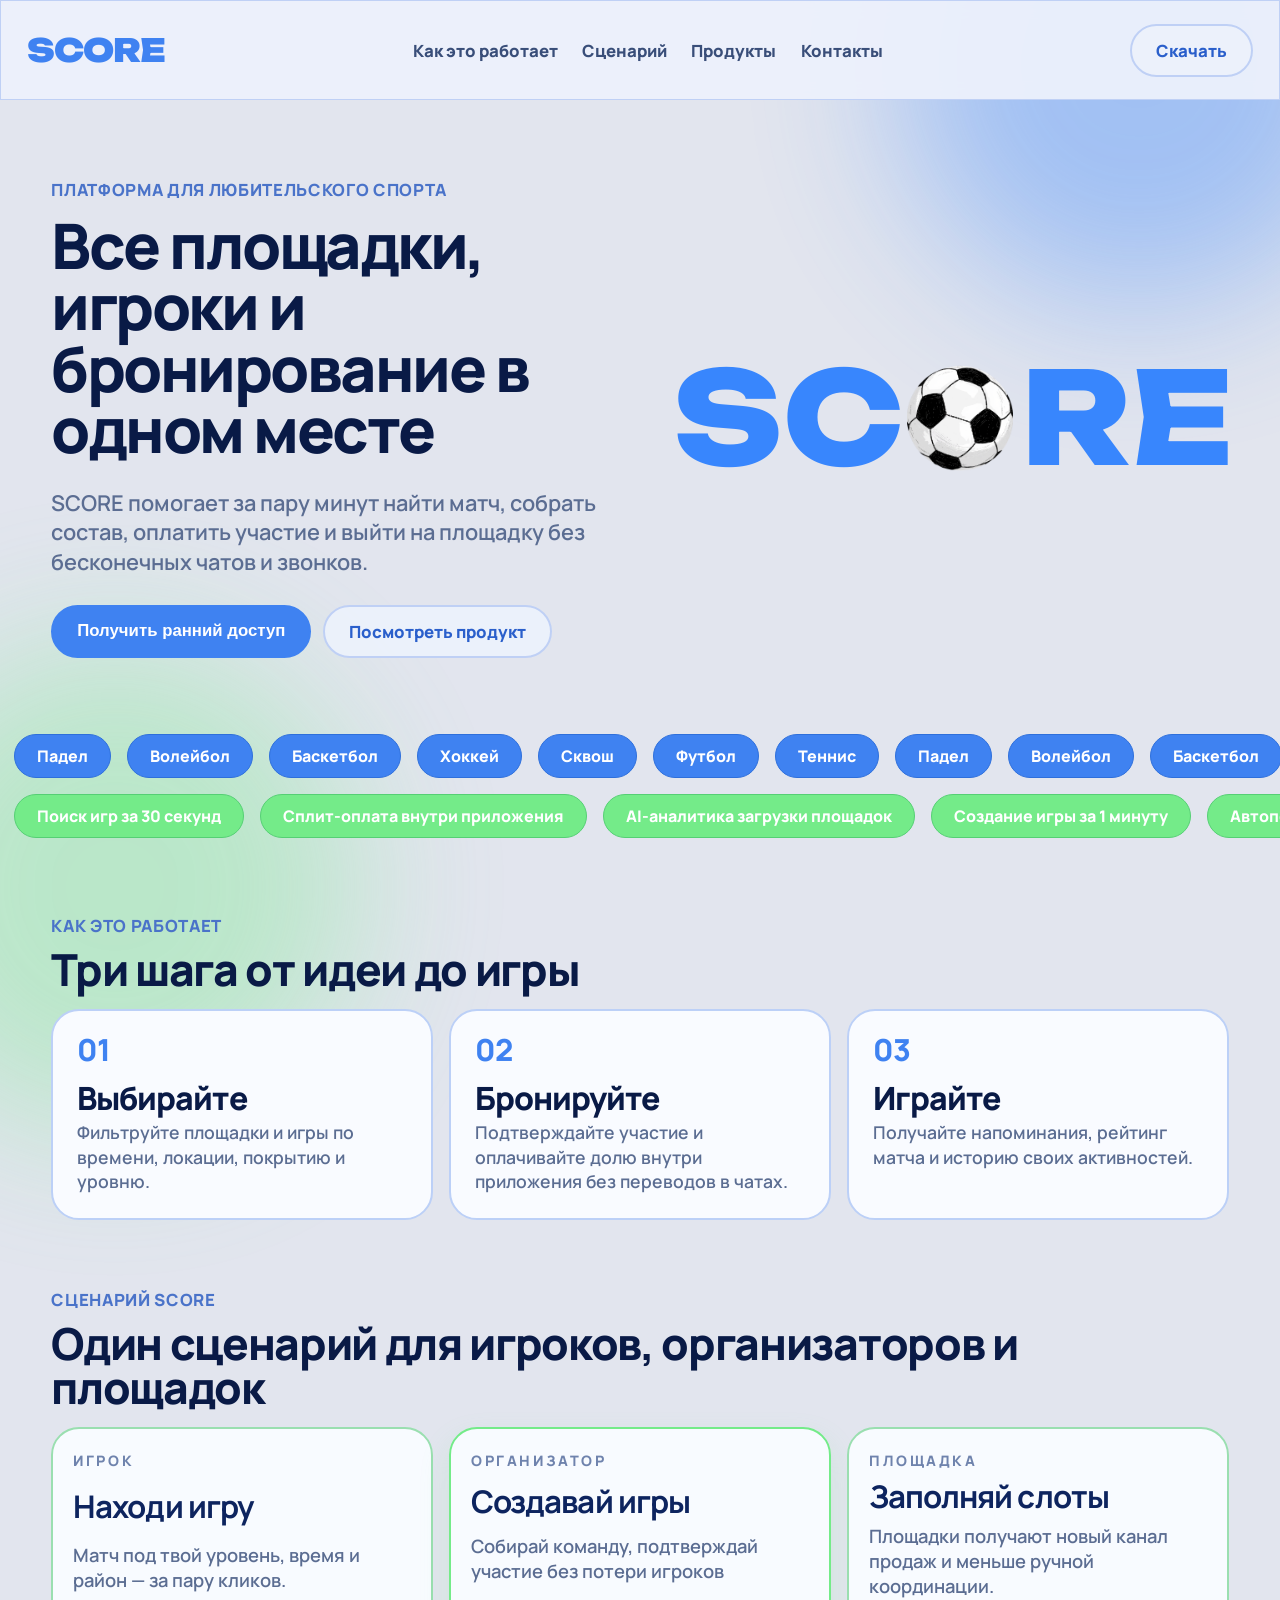
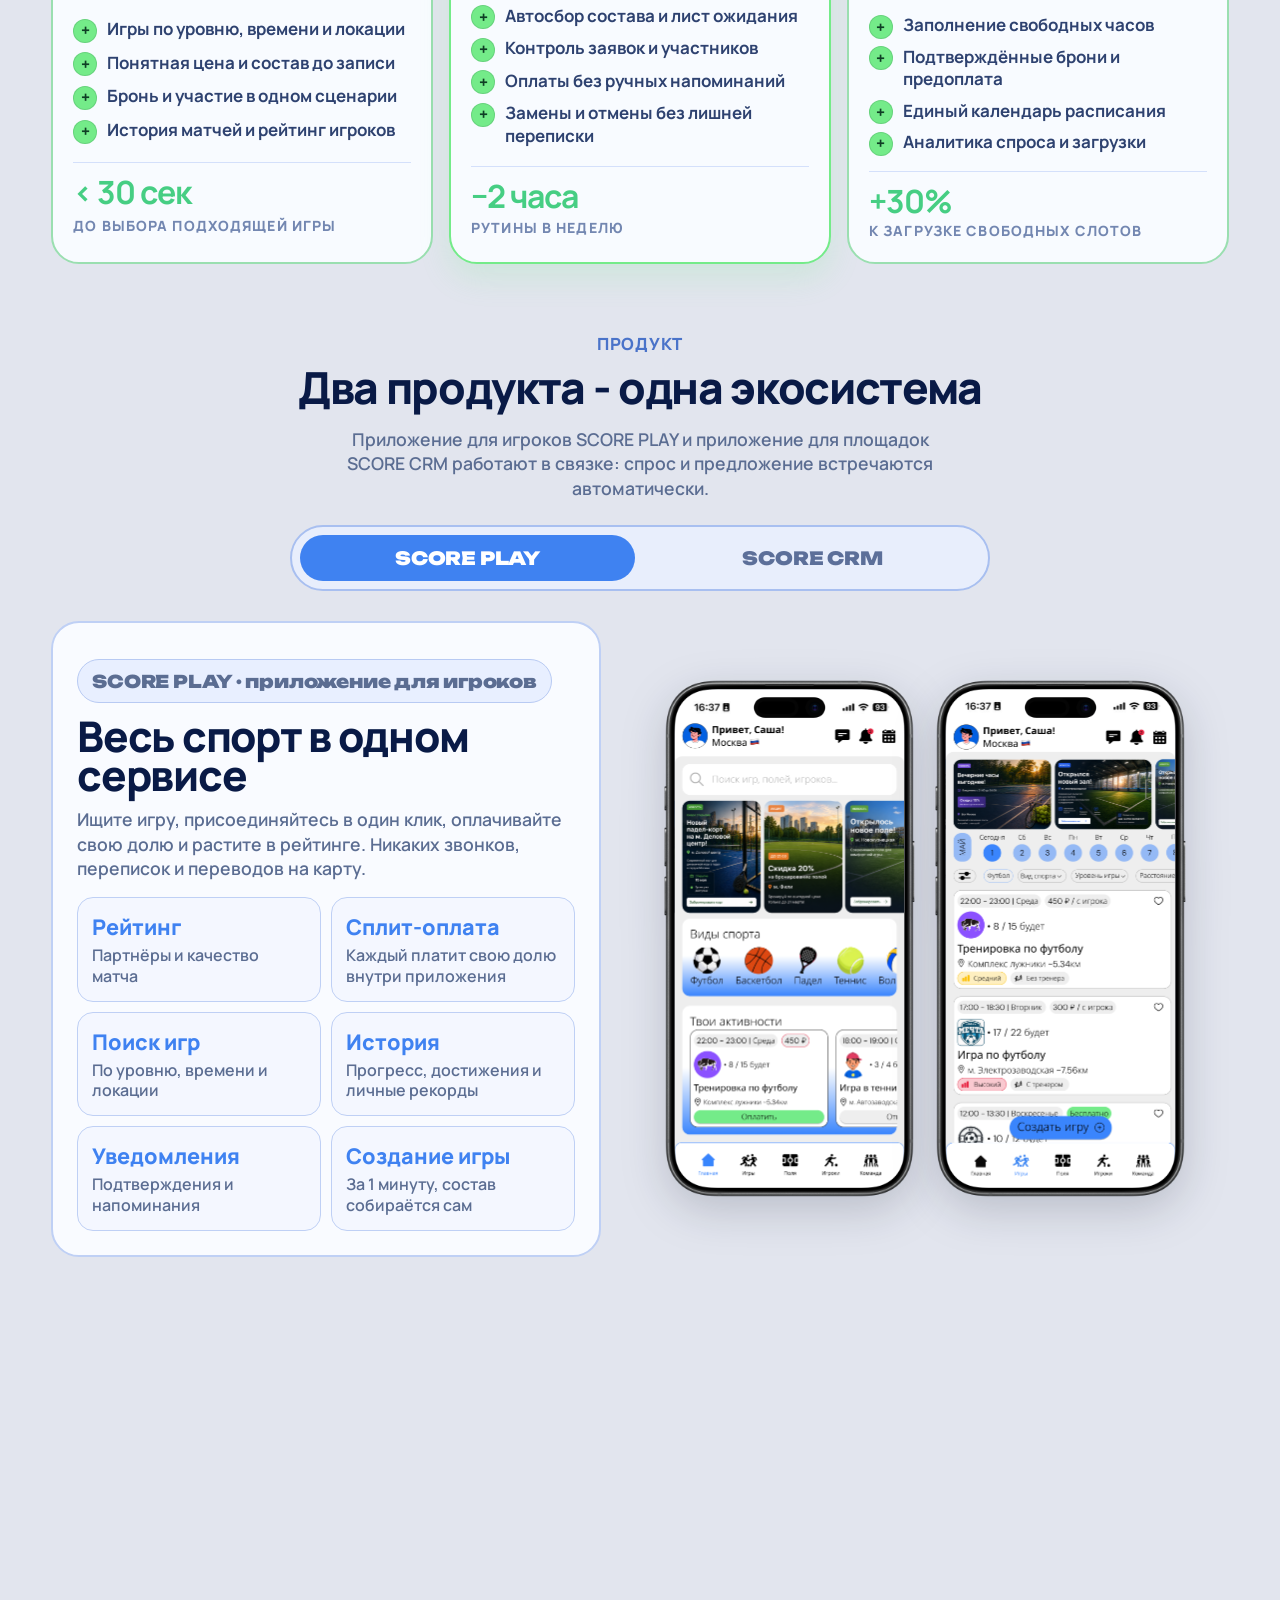
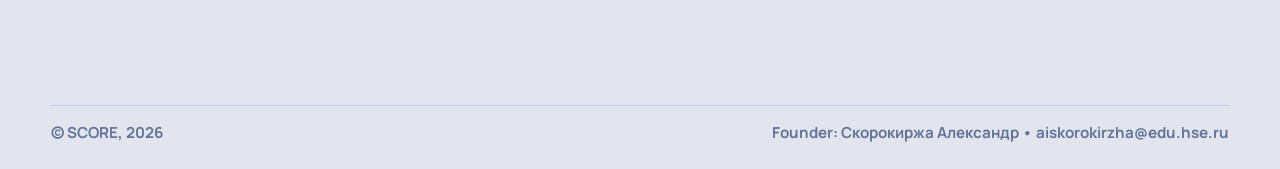
==== commit 08ee9997: "Релиз (1305_2050)" ====
--- a/index.html
+++ b/index.html
@@ -18,12 +18,13 @@
 
   <header class="topbar">
     <a class="logo" href="#top">SC<span>O</span>RE</a>
-    <nav class="menu">
+    <nav class="menu" id="topbar-menu">
       <a href="#how">Как это работает</a>
       <a href="#flow">Сценарий</a>
       <a href="#products">Продукты</a>
       <a href="#join">Контакты</a>
     </nav>
+    <button class="menu-toggle" type="button" aria-expanded="false" aria-controls="topbar-menu" data-menu-toggle>Меню</button>
     <a class="btn btn-outline" href="#join">Скачать</a>
   </header>
 
@@ -215,7 +216,7 @@
 
     <section id="join" class="section join-cta reveal">
       <p class="eyebrow">Готовы войти в игру?</p>
-      <h2>Присоединяйтесь к SCORE</h2>
+      <h2>Присоединяйтесь к <span class="join-brand-score">SCORE</span></h2>
       <p class="join-text">Оставьте заявку, и мы свяжемся с вами. Обсудим ранний доступ или подключение площадки к экосистеме SCORE.</p>
       <div class="join-actions">
         <button class="btn btn-light" type="button" data-open-form="Игрок">Игрок · играть</button>
--- a/styles.css
+++ b/styles.css
@@ -105,6 +105,24 @@
 
 .topbar .btn {
   justify-self: end;
+}
+
+.menu-toggle {
+  display: none;
+  border: 2px solid var(--line);
+  border-radius: 999px;
+  background: rgba(237, 242, 252, 0.9);
+  color: var(--blue-dark);
+  font-family: "TT Firs Neue", "TT Firs Neue Trial", "Unbounded", sans-serif;
+  font-size: 0.98rem;
+  font-weight: 800;
+  padding: 10px 18px;
+  cursor: pointer;
+  transition: transform 0.2s ease, background-color 0.2s ease;
+}
+
+.menu-toggle:hover {
+  transform: translateY(-1px);
 }
 
 main,
@@ -352,7 +370,7 @@
 .ticker-track span:hover {
   background: var(--ticker-pill-hover-bg);
   border-color: var(--ticker-pill-hover-border);
-  color: var(--ticker-pill-hover-text);
+  color: var(--ticker-pill-text);
 }
 
 .ticker--green {
@@ -1136,6 +1154,11 @@
   font-size: clamp(2.6rem, 5vw, 5.2rem);
 }
 
+.join-brand-score {
+  font-family: "TT Firs Neue", "TT Firs Neue Trial", "Unbounded", sans-serif;
+  letter-spacing: -0.03em;
+}
+
 .join-text {
   max-width: 52ch;
   margin: 18px auto 0;
@@ -1509,6 +1532,46 @@
 }
 
 @media (max-width: 760px) {
+  .topbar {
+    grid-template-columns: 1fr auto;
+    grid-template-areas:
+      "logo toggle"
+      "menu menu";
+    padding: 12px 14px;
+  }
+
+  .topbar .btn {
+    display: none;
+  }
+
+  .menu-toggle {
+    display: inline-flex;
+    align-items: center;
+    justify-content: center;
+    grid-area: toggle;
+  }
+
+  .menu {
+    display: none;
+    margin-top: 10px;
+    padding: 10px 12px;
+    overflow: visible;
+    border: 1px solid var(--line);
+    border-radius: 16px;
+    background: #eef3ff;
+    flex-direction: column;
+    align-items: flex-start;
+    gap: 10px;
+  }
+
+  .topbar.is-menu-open .menu {
+    display: flex;
+  }
+
+  .menu a {
+    font-size: 1.05rem;
+  }
+
   .section { margin: 44px 0; }
 
   main,
@@ -1529,6 +1592,20 @@
     line-height: 1.4;
   }
 
+  .hero {
+    gap: 14px;
+  }
+
+  .hero-visual {
+    order: -1;
+    justify-content: flex-start;
+    margin-bottom: 2px;
+  }
+
+  .hero-copy {
+    order: 1;
+  }
+
   .ticker::before,
   .ticker::after {
     width: 56px;
@@ -1543,12 +1620,32 @@
   }
 
   .play-mockup {
-    gap: 8px;
+    gap: 12px;
+    align-items: center;
   }
 
   .play-mockup-separate {
     width: 100%;
-    gap: 8px;
+    gap: 12px;
+    flex-direction: column;
+    align-items: center;
+  }
+
+  .play-screen {
+    width: min(430px, 100%);
+    max-width: min(430px, 100%);
+    flex: 0 0 auto;
+    transform: none !important;
+  }
+
+  .play-screen img,
+  .crm-screen img {
+    filter: none;
+    image-rendering: auto;
+  }
+
+  .crm-screen {
+    transform: none !important;
   }
 
   .phone-screen {
@@ -1557,6 +1654,13 @@
 
   .join-cta {
     padding: 22px;
+  }
+
+  .join-cta h2 {
+    font-size: clamp(2.15rem, 10vw, 2.9rem);
+    line-height: 1.04;
+    letter-spacing: -0.025em;
+    text-wrap: balance;
   }
 
   .footer {
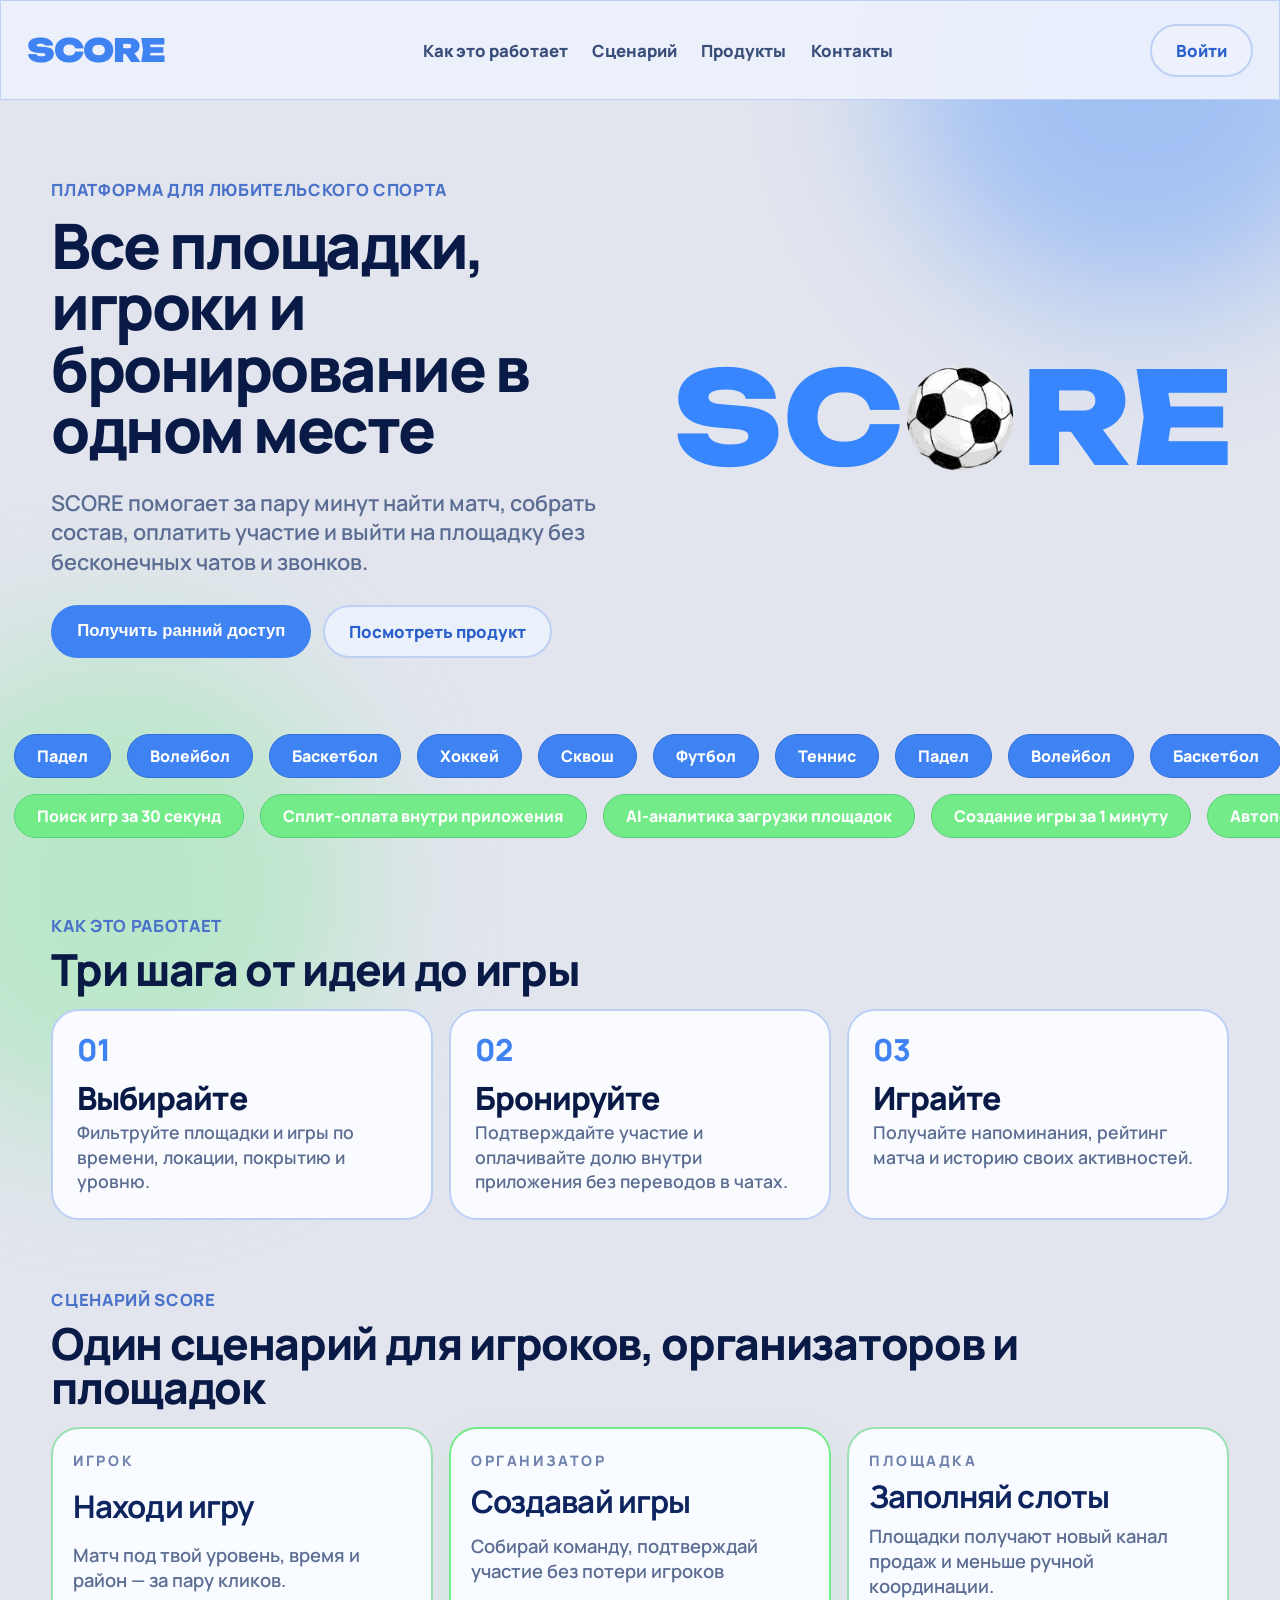
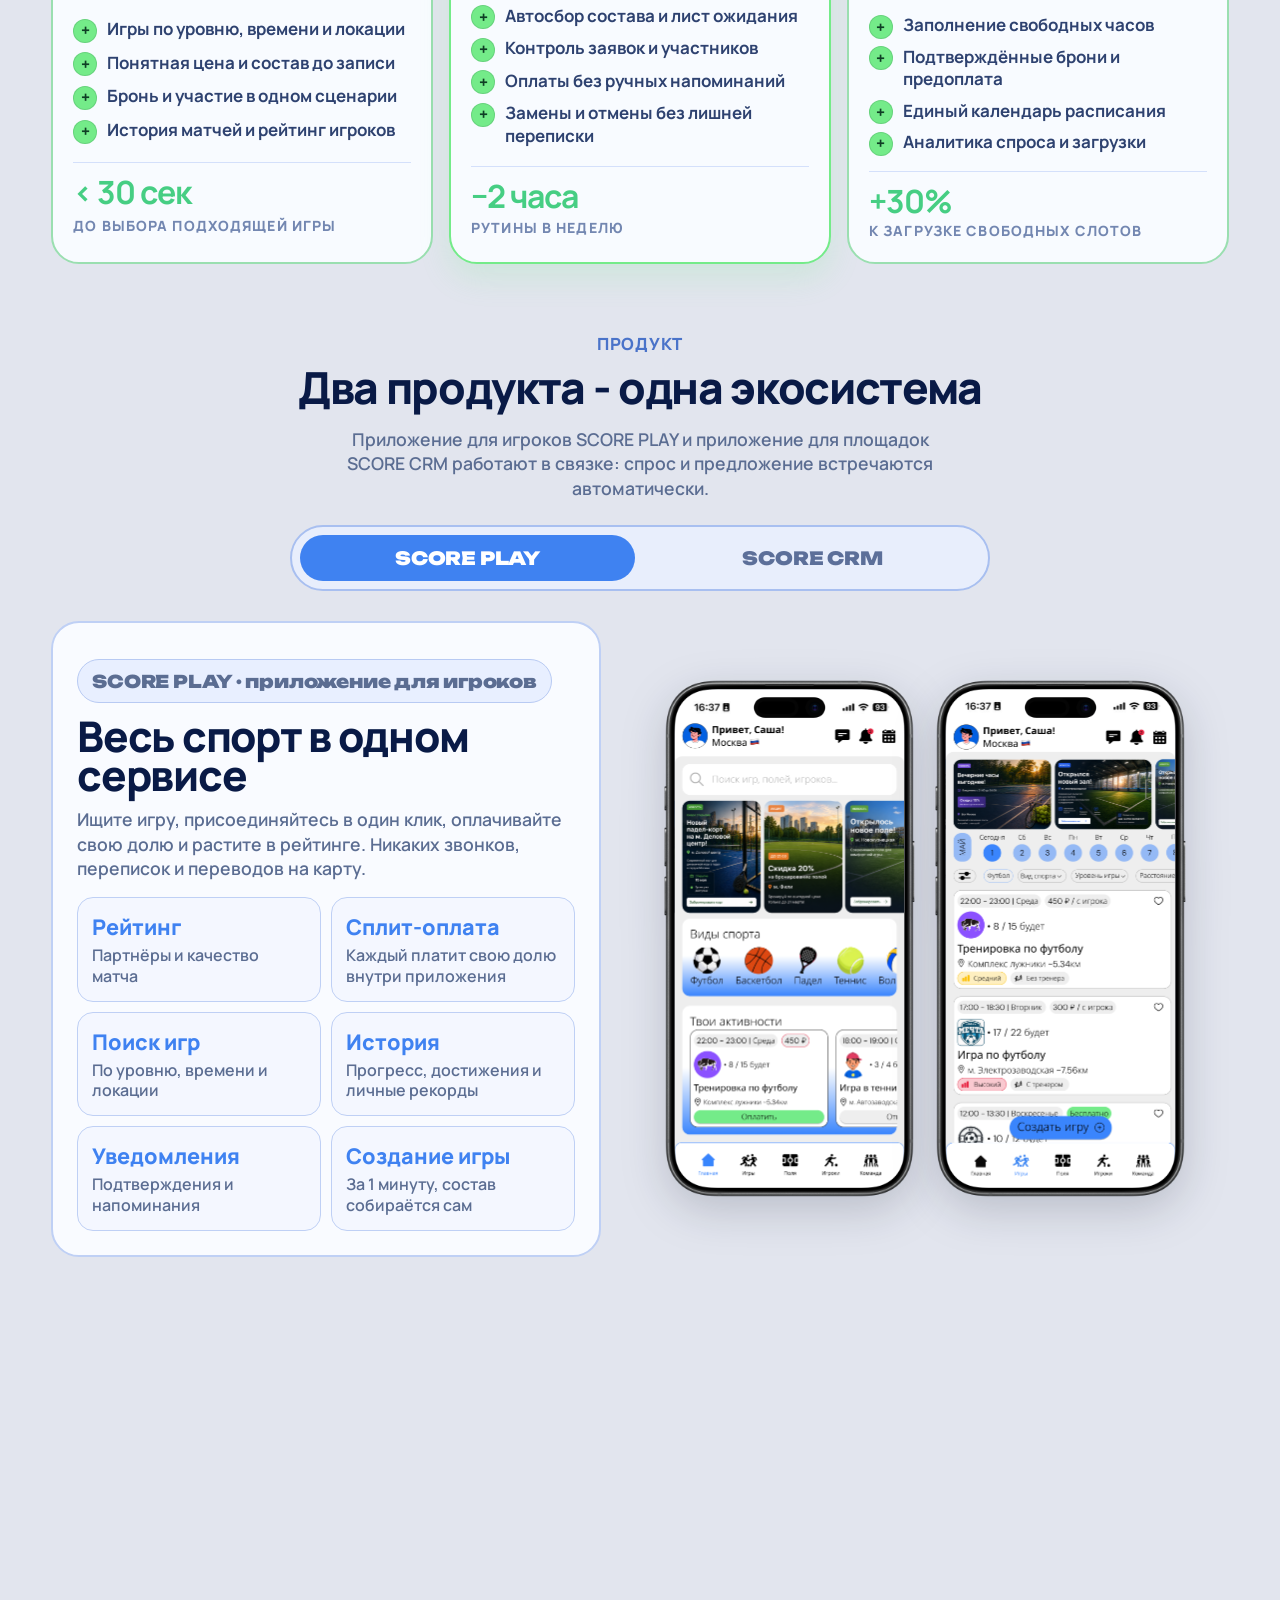
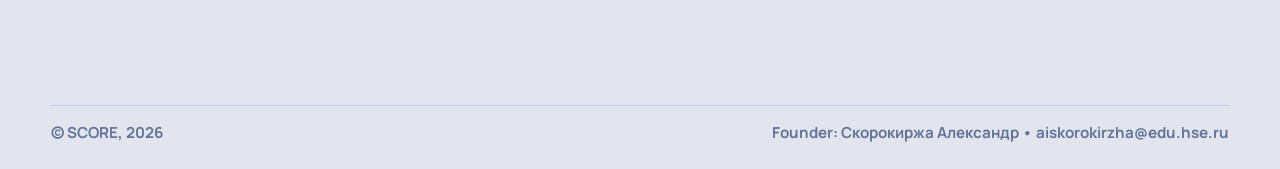
==== commit 64985016: "Setup SCORE PLAY workflow and update entry links/favicon" ====
--- a/index.html
+++ b/index.html
@@ -25,7 +25,7 @@
       <a href="#join">Контакты</a>
     </nav>
     <button class="menu-toggle" type="button" aria-expanded="false" aria-controls="topbar-menu" data-menu-toggle>Меню</button>
-    <a class="btn btn-outline" href="#join">Скачать</a>
+    <a class="btn btn-outline" href="./SCORE%20PLAY/index.html">Войти</a>
   </header>
 
   <main id="top">
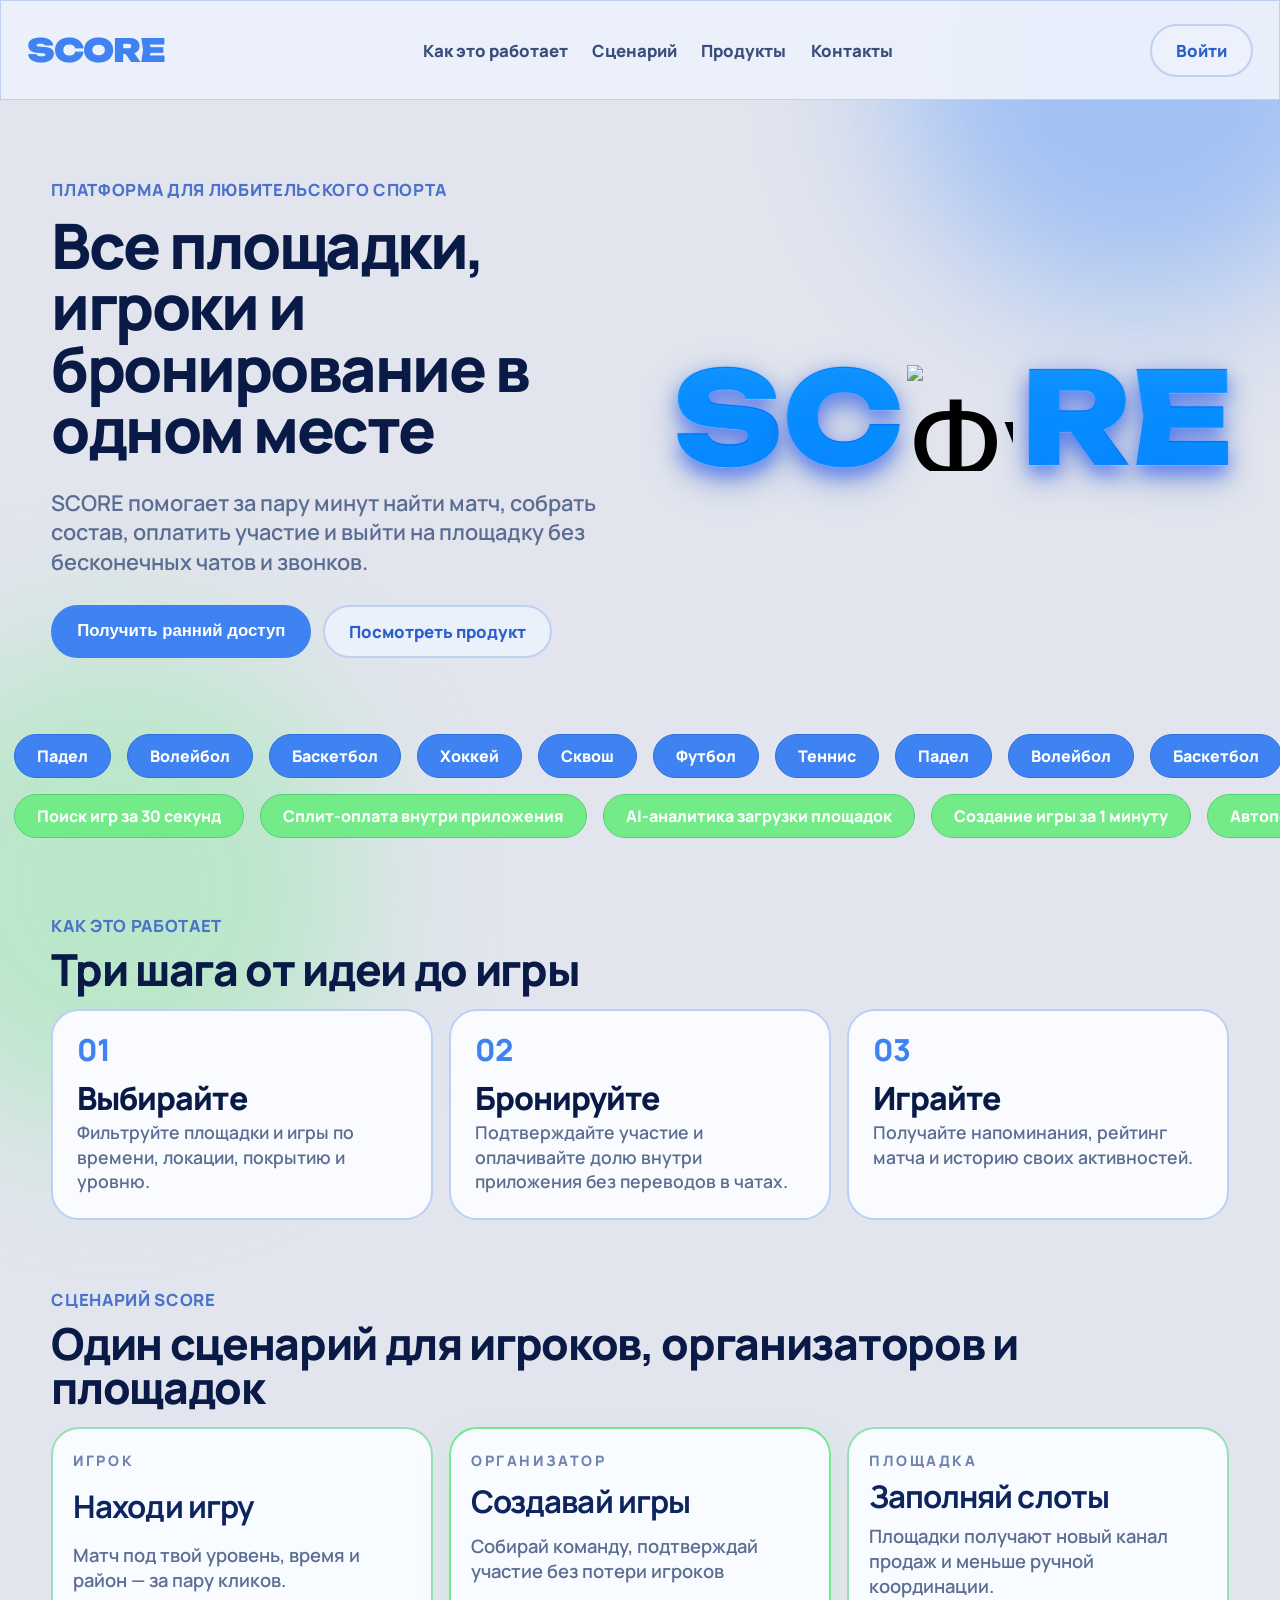
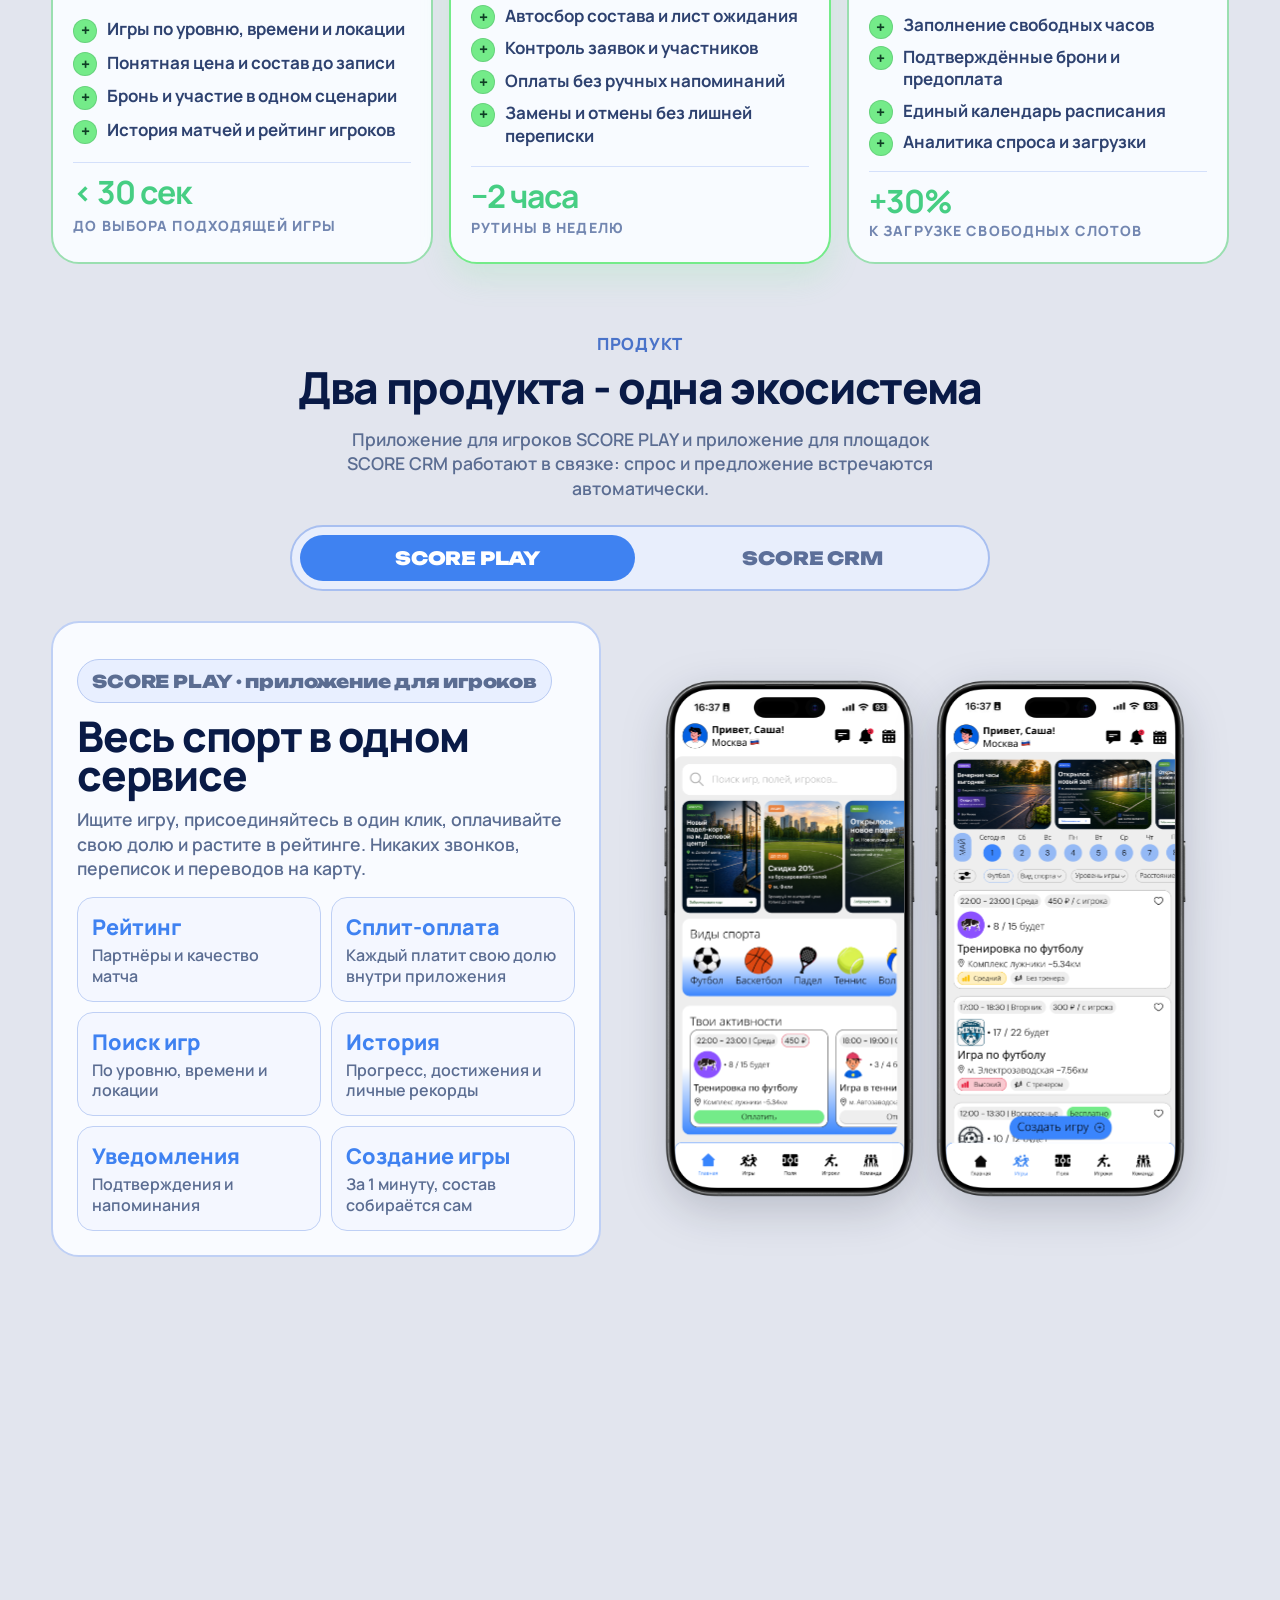
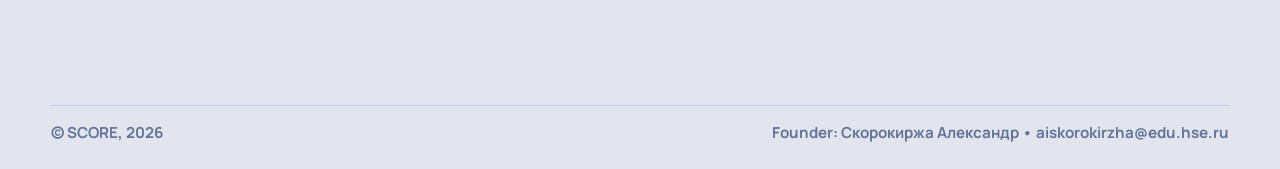
==== commit d1de8740: "2606 2247" ====
--- a/index.html
+++ b/index.html
@@ -47,8 +47,8 @@
           <span class="score-letter letter-s">S</span>
           <span class="score-letter letter-c">C</span>
           <button class="score-object" type="button" aria-label="Спортивный объект в логотипе SCORE" data-logo-object>
-            <img class="score-object-img is-active" src="./assets/logo-objects/object-1.png" alt="Футбольный мяч">
-            <img class="score-object-img" src="./assets/logo-objects/object-2.png" alt="">
+            <img class="score-object-img is-active" src="./assets/logo-objects/object-1.svg" alt="Футбольный мяч">
+            <img class="score-object-img" src="./assets/logo-objects/object-2.svg" alt="">
           </button>
           <span class="score-letter letter-r">R</span>
           <span class="score-letter letter-e">E</span>
--- a/styles.css
+++ b/styles.css
@@ -241,17 +241,38 @@
   letter-spacing: -0.04em;
   color: var(--logo-color);
   user-select: none;
+  perspective: 900px;
+  transform-style: preserve-3d;
 }
 
 .score-letter {
   display: inline-block;
-  color: var(--logo-color);
-  transition: color 0.28s ease;
+  color: transparent;
+  background: linear-gradient(180deg, #7fd4ff 0%, #2aa7ff 34%, #007cff 68%, #0053ff 100%);
+  -webkit-background-clip: text;
+  background-clip: text;
+  -webkit-text-fill-color: transparent;
+  text-shadow:
+    0 1px 0 rgba(255, 255, 255, 0.2),
+    0 0 1px rgba(0, 93, 255, 0.9),
+    0 9px 18px rgba(7, 61, 180, 0.44);
+  filter: brightness(1.06) saturate(1.45) contrast(1.14) drop-shadow(0 10px 16px rgba(7, 61, 180, 0.34));
+  transform: translateZ(0);
+  transition: filter 0.28s ease, transform 0.28s ease, text-shadow 0.28s ease;
   animation: logoSway 4.8s ease-in-out infinite;
 }
 
 .score-letter:hover {
-  color: #74eb89;
+  background: linear-gradient(180deg, #d7ffe6 0%, #72ffad 38%, #22e777 72%, #12cc63 100%);
+  -webkit-background-clip: text;
+  background-clip: text;
+  -webkit-text-fill-color: transparent;
+  transform: translateY(-1px) translateZ(0);
+  filter: saturate(1.28) contrast(1.08) drop-shadow(0 11px 15px rgba(18, 110, 56, 0.28));
+  text-shadow:
+    0 1px 0 rgba(255, 255, 255, 0.46),
+    0 0 1px rgba(25, 214, 101, 0.65),
+    0 8px 15px rgba(16, 118, 58, 0.3);
 }
 
 .letter-s { animation-delay: 0.05s; }
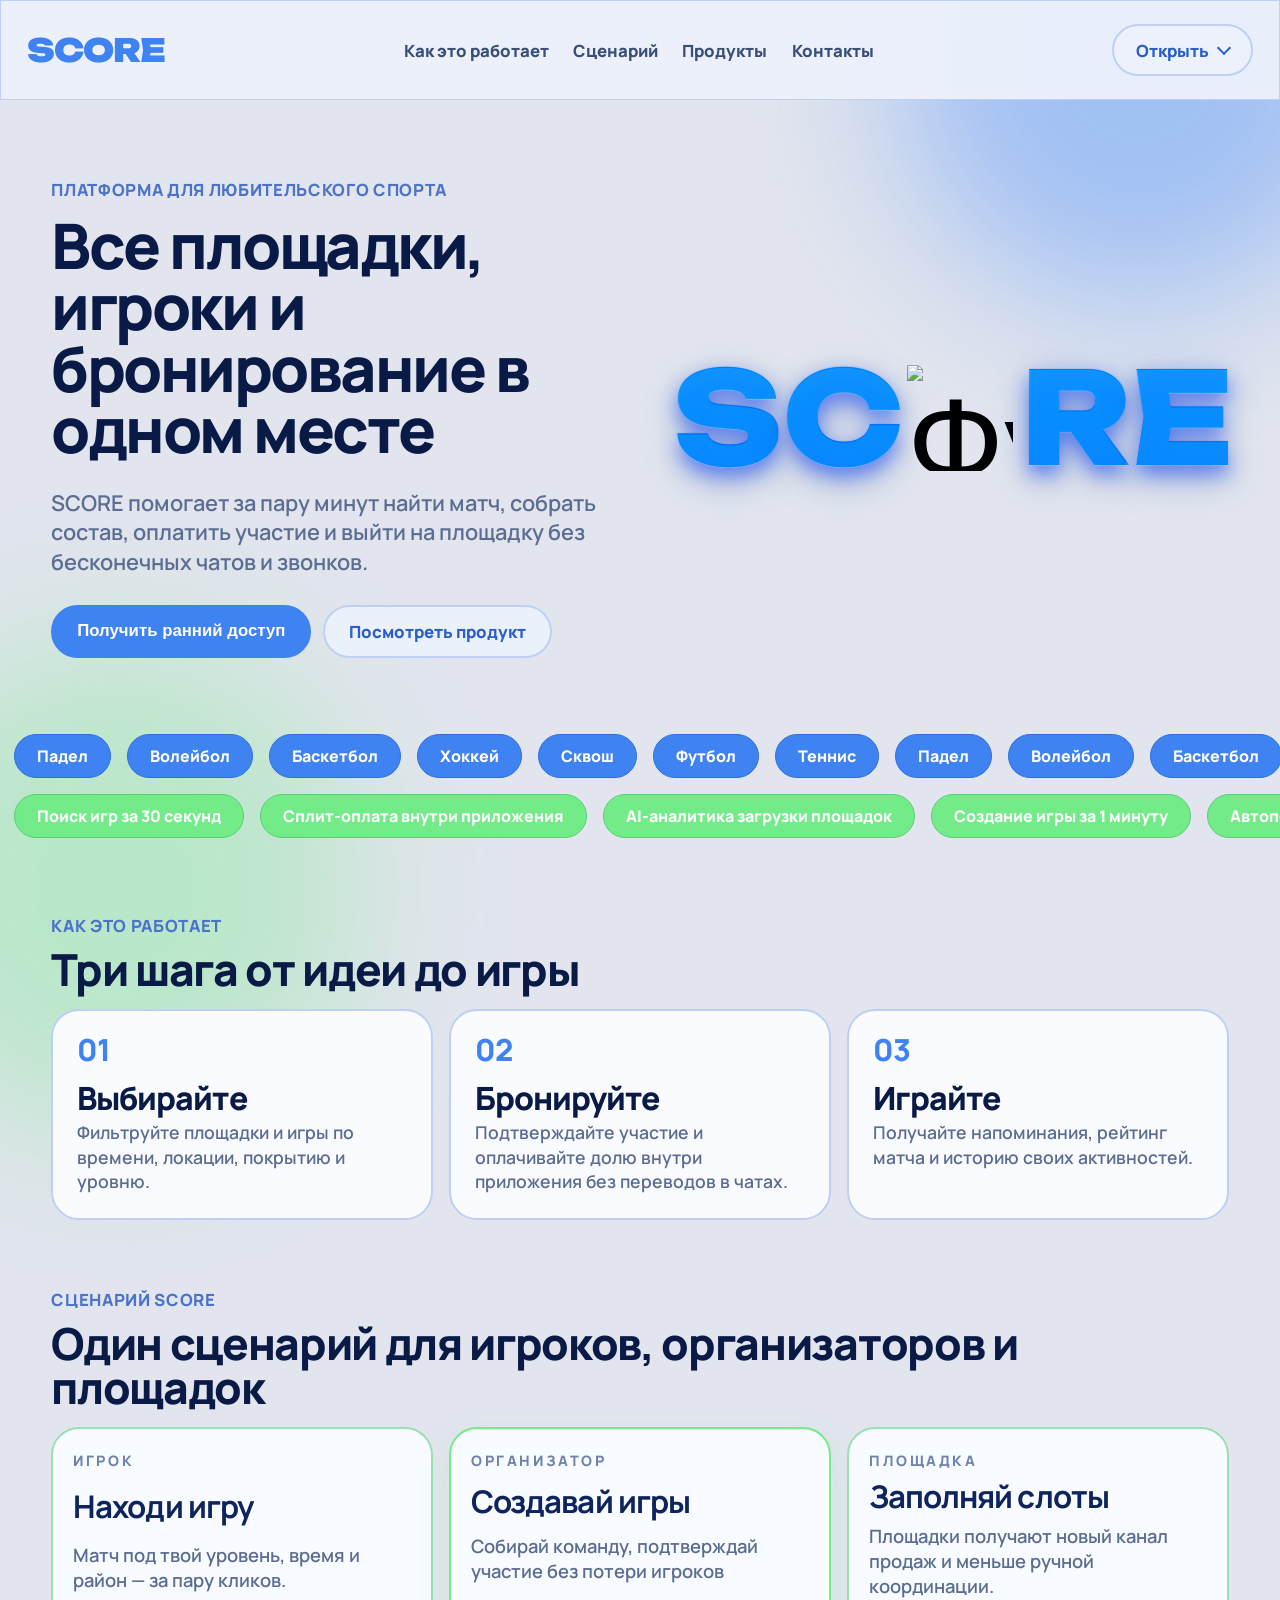
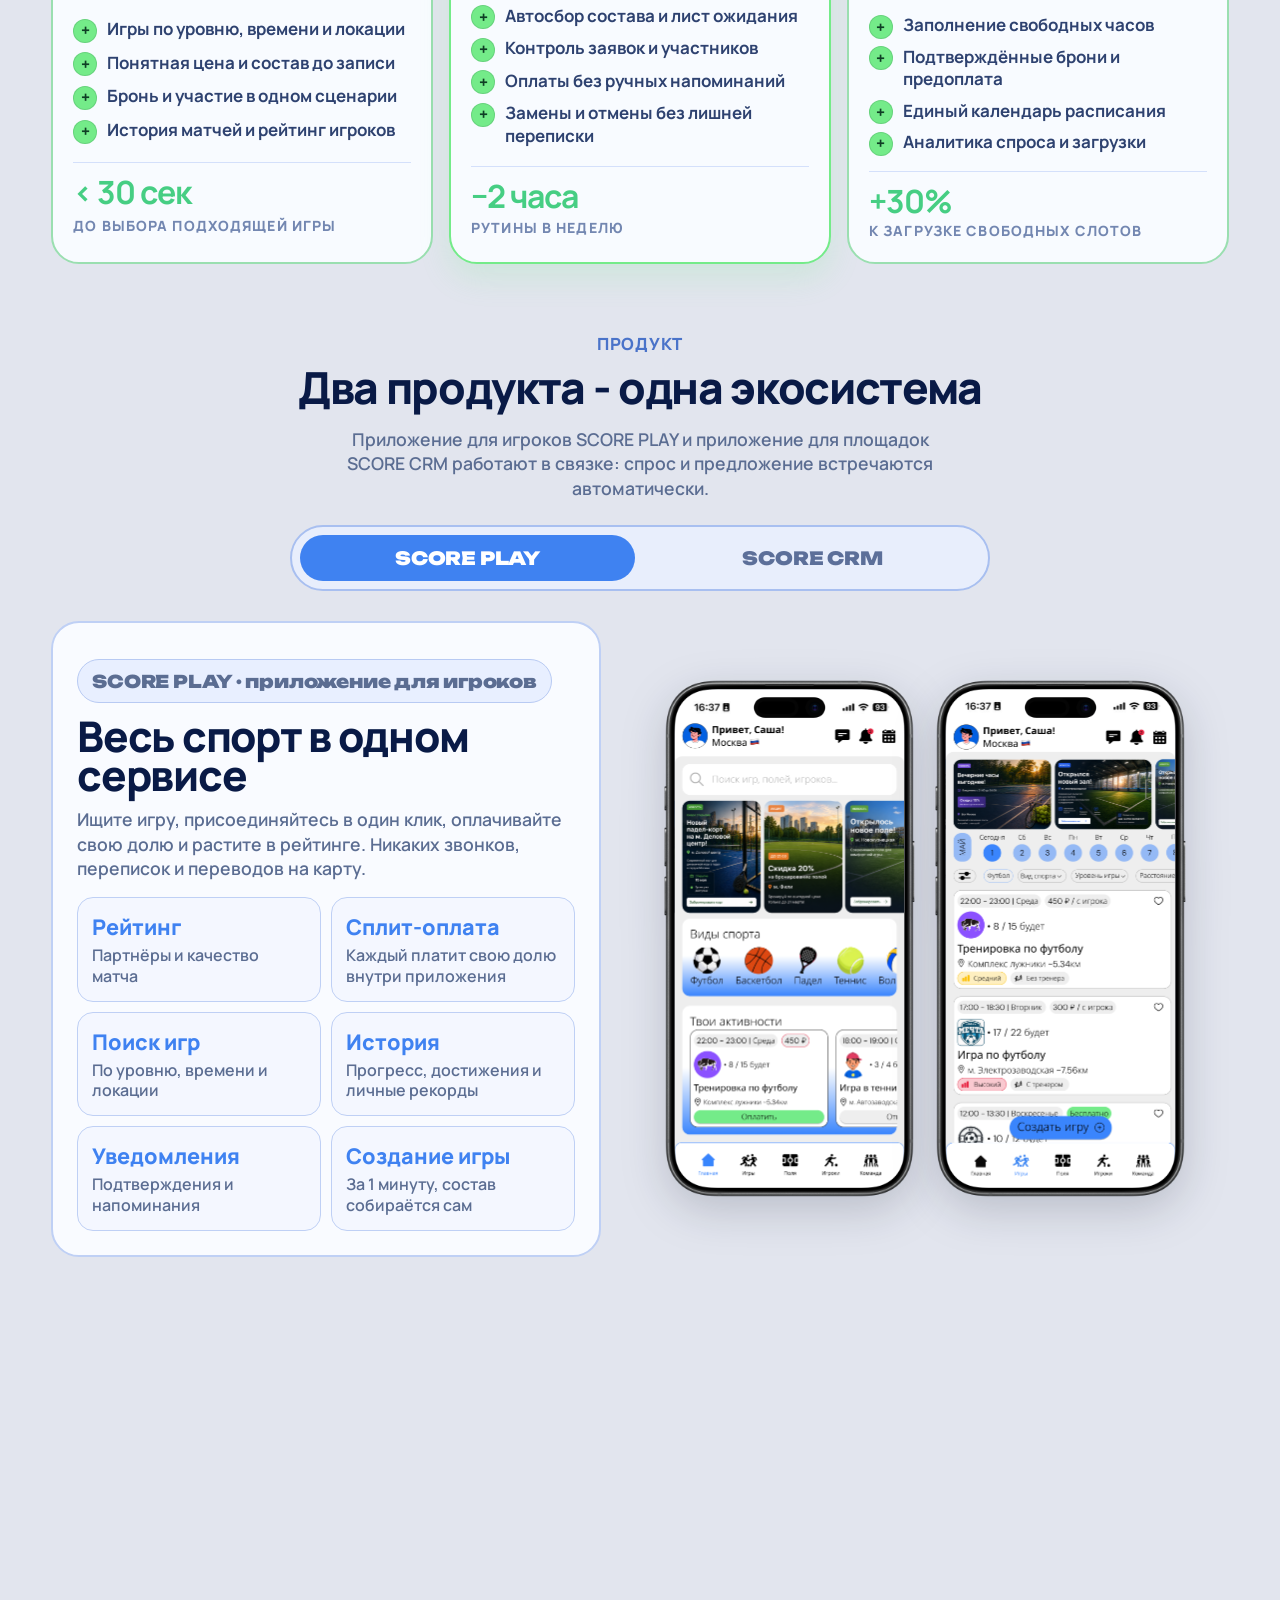
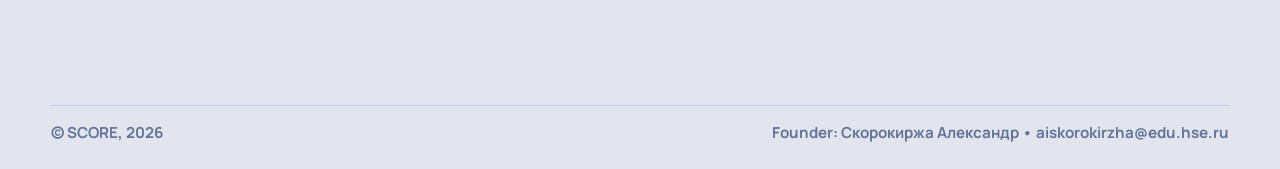
==== commit 5ce48e7d: "0608_2330" ====
--- a/index.html
+++ b/index.html
@@ -10,7 +10,7 @@
   <link rel="preconnect" href="https://fonts.googleapis.com">
   <link rel="preconnect" href="https://fonts.gstatic.com" crossorigin>
   <link href="https://fonts.googleapis.com/css2?family=Manrope:wght@400;500;600;700;800&family=Unbounded:wght@500;700&display=swap" rel="stylesheet">
-  <link rel="stylesheet" href="./styles.css?v=20260513-13">
+  <link rel="stylesheet" href="./styles.css?v=20260806-version-switch">
 </head>
 <body>
   <div class="bg-orb orb-a" aria-hidden="true"></div>
@@ -25,7 +25,14 @@
       <a href="#join">Контакты</a>
     </nav>
     <button class="menu-toggle" type="button" aria-expanded="false" aria-controls="topbar-menu" data-menu-toggle>Меню</button>
-    <a class="btn btn-outline" href="./SCORE%20PLAY/index.html">Войти</a>
+    <details class="version-switch">
+      <summary aria-label="Выбрать версию приложения">Открыть</summary>
+      <div class="version-switch-panel" role="group" aria-label="Какую версию открыть">
+        <span>Какую версию открыть?</span>
+        <a href="./SCORE%20PLAY/index.html">Web</a>
+        <a href="./MOB/index.html">Mob</a>
+      </div>
+    </details>
   </header>
 
   <main id="top">
@@ -274,6 +281,6 @@
     <p>Founder: Скорокиржа Александр • aiskorokirzha@edu.hse.ru</p>
   </footer>
 
-  <script src="./app.js?v=20260513-13"></script>
+  <script src="./app.js?v=20260806-version-switch"></script>
 </body>
 </html>
--- a/styles.css
+++ b/styles.css
@@ -103,8 +103,103 @@
   color: var(--blue-dark);
 }
 
-.topbar .btn {
+.topbar .btn,
+.version-switch {
   justify-self: end;
+}
+
+.version-switch {
+  position: relative;
+  z-index: 4;
+}
+
+.version-switch summary {
+  list-style: none;
+  display: inline-flex;
+  align-items: center;
+  justify-content: center;
+  min-height: 52px;
+  padding: 0 22px;
+  border: 2px solid var(--line);
+  border-radius: 999px;
+  background: rgba(237, 242, 252, 0.9);
+  color: var(--blue-dark);
+  font-size: clamp(1.05rem, 1.03vw, 1.35rem);
+  font-weight: 900;
+  cursor: pointer;
+  user-select: none;
+  transition: transform 0.2s ease, background-color 0.2s ease, color 0.2s ease;
+}
+
+.version-switch summary::-webkit-details-marker {
+  display: none;
+}
+
+.version-switch summary::after {
+  content: "";
+  width: 8px;
+  height: 8px;
+  margin-left: 10px;
+  border-right: 2px solid currentColor;
+  border-bottom: 2px solid currentColor;
+  transform: translateY(-2px) rotate(45deg);
+  transition: transform 0.2s ease;
+}
+
+.version-switch[open] summary,
+.version-switch summary:hover {
+  background: #fff;
+  color: var(--blue);
+  transform: translateY(-1px);
+}
+
+.version-switch[open] summary::after {
+  transform: translateY(2px) rotate(225deg);
+}
+
+.version-switch-panel {
+  position: absolute;
+  top: calc(100% + 10px);
+  right: 0;
+  display: grid;
+  grid-template-columns: 1fr 1fr;
+  gap: 8px;
+  width: min(320px, 86vw);
+  padding: 12px;
+  border: 1px solid var(--line);
+  border-radius: 18px;
+  background: rgba(249, 251, 255, 0.98);
+  box-shadow: 0 18px 44px rgba(42, 95, 203, 0.16);
+}
+
+.version-switch-panel span {
+  grid-column: 1 / -1;
+  color: #394e79;
+  font-size: 0.95rem;
+  font-weight: 900;
+}
+
+.version-switch-panel a {
+  display: inline-flex;
+  align-items: center;
+  justify-content: center;
+  min-height: 44px;
+  border-radius: 999px;
+  text-decoration: none;
+  font-size: 1rem;
+  font-weight: 900;
+}
+
+.version-switch-panel a:first-of-type {
+  border: 2px solid var(--line);
+  background: #fff;
+  color: var(--blue-dark);
+}
+
+.version-switch-panel a:last-of-type {
+  border: 2px solid var(--blue);
+  background: var(--blue);
+  color: #fff;
 }
 
 .menu-toggle {
@@ -1514,7 +1609,8 @@
     padding-bottom: 4px;
   }
 
-  .topbar .btn { grid-area: btn; }
+  .topbar .btn,
+  .version-switch { grid-area: btn; }
 
   .hero {
     margin-top: 40px;
@@ -1554,15 +1650,12 @@
 
 @media (max-width: 760px) {
   .topbar {
-    grid-template-columns: 1fr auto;
+    grid-template-columns: 1fr auto auto;
     grid-template-areas:
-      "logo toggle"
-      "menu menu";
+      "logo version toggle"
+      "menu menu menu";
     padding: 12px 14px;
-  }
-
-  .topbar .btn {
-    display: none;
+    gap: 8px;
   }
 
   .menu-toggle {
@@ -1570,6 +1663,25 @@
     align-items: center;
     justify-content: center;
     grid-area: toggle;
+  }
+
+  .version-switch {
+    grid-area: version;
+    justify-self: end;
+    margin-top: 0;
+  }
+
+  .version-switch summary {
+    width: auto;
+    min-height: 46px;
+    padding-inline: 16px;
+    font-size: 0.98rem;
+  }
+
+  .version-switch-panel {
+    position: absolute;
+    width: min(300px, calc(100vw - 28px));
+    margin-top: 0;
   }
 
   .menu {
